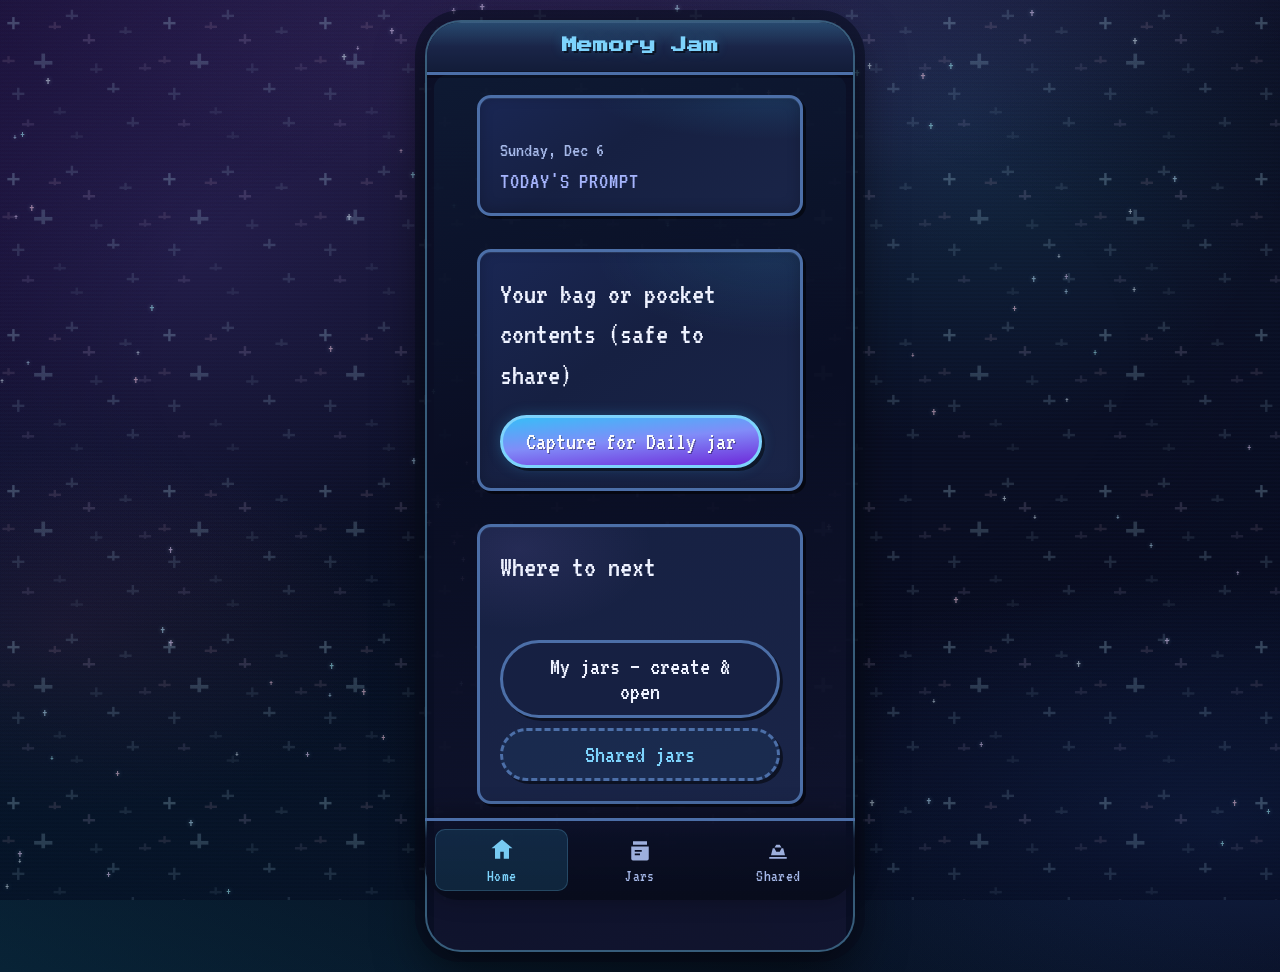
==== index.html @ b6e59c62 "ani fix" ====
<!DOCTYPE html>
<html lang="en">
  <head>
    <meta charset="utf-8" />
    <meta name="viewport" content="width=device-width, initial-scale=1, viewport-fit=cover" />
    <meta name="theme-color" content="#0a0f24" />
    <meta name="description" content="Memory Jam — pixel nightlife journal. Daily prompts, memories in jars." />
    <title>Memory Jam — Home</title>
    <link rel="preconnect" href="https://fonts.googleapis.com" />
    <link rel="preconnect" href="https://fonts.gstatic.com" crossorigin />
    <link
      href="https://fonts.googleapis.com/css2?family=Press+Start+2P&family=VT323&display=swap"
      rel="stylesheet"
    />
    <link rel="stylesheet" href="css/style.css" />
  </head>
  <body data-page="home">
    <div class="app">
      <header class="top-bar">
        <span class="top-spacer" aria-hidden="true"></span>
        <h1 class="logo">
          <a class="logo-link" href="index.html">Memory Jam</a>
        </h1>
        <span class="top-spacer" aria-hidden="true"></span>
      </header>

      <main class="main" id="main"></main>

      <footer class="app-footer" id="app-footer" hidden></footer>
    </div>

    <nav class="icon-nav" aria-label="Main pages">
      <a
        href="index.html"
        class="icon-nav__link is-active"
        data-nav="home"
        data-burst="spark"
        data-burst-count="7"
        data-burst-distance="15"
      >
        <span class="icon-nav__icon" aria-hidden="true">
          <svg width="28" height="28" viewBox="0 0 32 32" fill="none" xmlns="http://www.w3.org/2000/svg">
            <path fill="currentColor" d="M4 14h4v12h6V18h4v8h6V14h4L16 4 4 14z" />
          </svg>
        </span>
        <span class="icon-nav__label">Home</span>
      </a>
      <a href="jars.html" class="icon-nav__link" data-nav="jars" data-burst="spark" data-burst-count="7">
        <span class="icon-nav__icon" aria-hidden="true">
          <svg width="28" height="28" viewBox="0 0 32 32" fill="none" xmlns="http://www.w3.org/2000/svg">
            <path fill="currentColor" d="M8 6h16v4H8V6zm-2 6h20v14a2 2 0 01-2 2H8a2 2 0 01-2-2V12zm4 4v2h8v-2h-8zm0 4v2h6v-2h-6z" />
          </svg>
        </span>
        <span class="icon-nav__label">Jars</span>
      </a>
      <a href="shared.html" class="icon-nav__link" data-nav="shared" data-burst="heart" data-burst-count="6" data-burst-color="#e9d5ff">
        <span class="icon-nav__icon" aria-hidden="true">
          <svg width="28" height="28" viewBox="0 0 32 32" fill="none" xmlns="http://www.w3.org/2000/svg">
            <path fill="currentColor" d="M6 24h20v2H6zm2-2h16l-2-8h-2l-2 4h-4l-2-4H10l-2 8zm6-12h4l2 3h-8l2-3z" />
          </svg>
        </span>
        <span class="icon-nav__label">Shared</span>
      </a>
    </nav>

    <div class="modal" id="modal-memory" hidden role="dialog" aria-modal="true" aria-labelledby="modal-memory-title">
      <div class="modal-card pixel-border">
        <button
          type="button"
          class="modal-close"
          id="modal-memory-close"
          aria-label="Close"
          data-burst="spark"
          data-burst-count="9"
          data-burst-duration="420"
        >
          ×
        </button>
        <p class="modal-title" id="modal-memory-title">A memory floats up…</p>
        <p class="modal-memory-date" id="modal-memory-date" hidden></p>
        <img id="modal-memory-img" src="" alt="" />
        <p class="modal-caption" id="modal-memory-caption"></p>
      </div>
    </div>

    <div class="modal" id="modal-new-jar" hidden role="dialog" aria-modal="true" aria-labelledby="modal-new-jar-title">
      <div class="modal-card small pixel-border">
        <p class="modal-title" id="modal-new-jar-title">New jar</p>
        <div class="field">
          <span>Name your jar</span>
          <input type="text" id="new-jar-name" maxlength="80" placeholder="e.g. Summer 2026" autocomplete="off" />
        </div>
        <div class="modal-actions">
          <button type="button" class="btn ghost" id="new-jar-cancel" data-burst="ring" data-burst-duration="520">
            Cancel
          </button>
          <button type="button" class="btn primary" id="new-jar-save" data-burst="confetti" data-burst-count="18">
            Create
          </button>
        </div>
      </div>
    </div>

    <input type="file" id="camera-input" accept="image/*" hidden aria-hidden="true" tabindex="-1" />

    <script src="js/prompts.js"></script>
    <script src="js/app.js"></script>
  </body>
</html>
---- css/style.css ----
/* Memory Jam — cute pixel nightlife */
:root {
  --bg-deep: #0a0f24;
  --bg: #121c3a;
  --bg-panel: #1a2548;
  --bg-card-inner: #162042;
  --border: #4c6fa8;
  --border-soft: #3d5a8a;
  --accent: #7dd3fc;
  --accent-soft: #a5b4fc;
  --accent-pink: #f472b6;
  --accent-glow: rgba(125, 211, 252, 0.14);
  --text: #eef2ff;
  --text-dim: #a5b8e8;
  --cream: #e0f2fe;
  --btn-primary-top: #38bdf8;
  --btn-primary-mid: #818cf8;
  --btn-primary-deep: #6d28d9;
  --shadow: rgba(0, 0, 0, 0.5);
  --shadow-soft: rgba(0, 0, 0, 0.28);
  --shadow-glow: rgba(56, 189, 248, 0.22);
  --pixel: 3px;
  --radius: 14px;
  --radius-btn: 999px;
  --radius-sm: 10px;
}

*,
*::before,
*::after {
  box-sizing: border-box;
}

html {
  font-size: 20px;
}

body {
  margin: 0;
  min-height: 100dvh;
  font-family: "VT323", monospace;
  position: relative;
  isolation: isolate;
  background: var(--bg-deep);
  background-image:
    linear-gradient(155deg, rgba(88, 28, 135, 0.35) 0%, transparent 45%),
    linear-gradient(25deg, rgba(14, 116, 144, 0.25) 0%, transparent 40%),
    radial-gradient(ellipse 120% 70% at 50% -15%, rgba(167, 139, 250, 0.2) 0%, transparent 50%),
    radial-gradient(ellipse 85% 55% at 95% 85%, rgba(59, 130, 246, 0.18) 0%, transparent 48%),
    radial-gradient(ellipse 60% 45% at 5% 65%, rgba(236, 72, 153, 0.1) 0%, transparent 42%),
    radial-gradient(circle at 75% 12%, rgba(56, 189, 248, 0.12) 0%, transparent 26%),
    radial-gradient(circle at 15% 25%, rgba(129, 140, 248, 0.1) 0%, transparent 30%),
    linear-gradient(185deg, #0f172a 0%, var(--bg-deep) 35%, #060818 100%);
  color: var(--text);
  -webkit-font-smoothing: antialiased;
}

/* Light pixel clouds + vignette + scanlines */
body::before {
  content: "";
  position: fixed;
  inset: 0;
  z-index: -2;
  pointer-events: none;
  background:
    radial-gradient(ellipse 100% 75% at 50% 40%, transparent 38%, rgba(4, 8, 28, 0.56) 100%),
    url("clouds-bg.svg") repeat 0 0 / 420px 240px,
    repeating-linear-gradient(
      0deg,
      transparent,
      transparent 2px,
      rgba(100, 150, 255, 0.02) 2px,
      rgba(100, 150, 255, 0.02) 4px
    );
}

/* Pixel + star tile — static; individual motion lives in #star-field */
body::after {
  content: "";
  position: fixed;
  inset: 0;
  z-index: -2;
  pointer-events: none;
  opacity: 0.26;
  background-image: url("stars-bg.svg");
  background-size: 156px 156px;
}

/* JS fills this with spans — each star breathes on its own */
.star-field {
  position: fixed;
  inset: 0;
  z-index: -1;
  pointer-events: none;
  overflow: hidden;
}

.star-field__star {
  position: absolute;
  font-family: "VT323", monospace;
  font-size: var(--star-size, 12px);
  line-height: 1;
  color: var(--star-color, #bae6fd);
  transform: translate(-50%, -50%) scale(1);
  opacity: 0.55;
  text-shadow: 0 0 5px rgba(186, 230, 253, 0.55);
  animation: star-breathe var(--star-dur, 5s) ease-in-out infinite;
  animation-delay: var(--star-delay, 0s);
  will-change: transform, opacity;
}

@keyframes star-breathe {
  0%,
  100% {
    transform: translate(-50%, -50%) scale(0.78);
    opacity: 0.28;
  }
  50% {
    transform: translate(-50%, -50%) scale(1.22);
    opacity: 0.92;
  }
}

.app {
  width: 100%;
  max-width: none;
  margin: 0 auto;
  min-height: 100svh;
  display: flex;
  flex-direction: column;
  position: relative;
  z-index: 1;
}

.app > .app-footer {
  margin-top: auto;
}

.top-bar {
  display: flex;
  align-items: center;
  justify-content: space-between;
  padding: calc(0.6rem + env(safe-area-inset-top, 0px)) 1rem 0.75rem;
  border-bottom: var(--pixel) solid var(--border);
  background:
    linear-gradient(180deg, rgba(125, 211, 252, 0.1) 0%, transparent 50%),
    linear-gradient(180deg, #1e3a5f 0%, var(--bg-panel) 50%, #121c38 100%);
  box-shadow:
    0 var(--pixel) 0 var(--shadow-soft),
    inset 0 1px 0 rgba(186, 230, 253, 0.12),
    inset 0 -1px 0 rgba(0, 0, 0, 0.25);
}

.logo {
  font-family: "Press Start 2P", monospace;
  font-size: 0.78rem;
  line-height: 1.45;
  margin: 0;
  color: var(--accent);
  text-shadow:
    2px 2px 0 var(--shadow),
    0 0 12px var(--shadow-glow);
  letter-spacing: -0.02em;
}

.logo-link {
  color: inherit;
  text-decoration: none;
}

.btn-icon {
  font-family: inherit;
  font-size: 1.5rem;
  line-height: 1;
  width: 2.5rem;
  height: 2.5rem;
  padding: 0;
  border: var(--pixel) solid var(--border);
  border-radius: var(--radius-sm);
  background: linear-gradient(165deg, #243354 0%, var(--bg-card-inner) 100%);
  color: var(--accent);
  cursor: pointer;
  image-rendering: pixelated;
  box-shadow: 0 2px 0 rgba(0, 0, 0, 0.25);
}

.btn-icon:active {
  transform: translate(1px, 1px);
}

.top-spacer {
  width: 2.5rem;
}

.drawer-scrim {
  position: fixed;
  inset: 0;
  background: rgba(6, 10, 30, 0.62);
  z-index: 40;
}

.drawer-scrim[hidden] {
  display: none;
}

.drawer {
  position: fixed;
  top: 0;
  left: 0;
  width: 12rem;
  height: 100%;
  background:
    radial-gradient(ellipse 100% 45% at 0% 0%, rgba(167, 139, 250, 0.14) 0%, transparent 55%),
    linear-gradient(180deg, #141e42 0%, var(--bg-card-inner) 40%, var(--bg-panel) 100%);
  border-right: var(--pixel) solid var(--border);
  z-index: 50;
  padding: 3rem 1rem 1rem;
  flex-direction: column;
  gap: 0.75rem;
  box-shadow: var(--pixel) 0 0 var(--shadow);
}

/* [hidden] must win: display:flex on .drawer overrides the hidden attribute otherwise */
.drawer[hidden] {
  display: none;
}

.drawer:not([hidden]) {
  display: flex;
}

.drawer-close {
  position: absolute;
  top: 0.5rem;
  right: 0.5rem;
  font-size: 1.5rem;
  background: none;
  border: none;
  color: var(--text);
  cursor: pointer;
}

.nav-link {
  font-size: 1.35rem;
  color: var(--accent-soft);
  text-decoration: none;
  padding: 0.4rem 0.5rem;
  border-radius: var(--radius-sm);
  border-bottom: 2px dashed var(--border-soft);
}

.nav-link:hover {
  color: var(--cream);
  background: rgba(125, 211, 252, 0.08);
}

.main {
  flex: 1;
  width: 100%;
  max-width: min(72rem, 100%);
  margin: 0 auto;
  padding: 1rem clamp(1rem, 4vw, 2.5rem);
  padding-bottom: calc(5.25rem + env(safe-area-inset-bottom, 0px));
  position: relative;
}

/* Bottom icon navigation */
.icon-nav {
  position: fixed;
  bottom: 0;
  left: 0;
  right: 0;
  z-index: 50;
  display: flex;
  justify-content: space-around;
  align-items: stretch;
  gap: 0.25rem;
  padding: 0.4rem 0.5rem calc(0.45rem + env(safe-area-inset-bottom, 0px));
  background: linear-gradient(180deg, transparent 0%, rgba(10, 15, 36, 0.88) 22%, #080c1c 100%);
  border-top: var(--pixel) solid var(--border);
  box-shadow: 0 -4px 24px rgba(0, 0, 0, 0.35);
}

.icon-nav__link {
  flex: 1;
  max-width: 8rem;
  display: flex;
  flex-direction: column;
  align-items: center;
  justify-content: center;
  gap: 0.15rem;
  padding: 0.35rem 0.5rem;
  color: var(--text-dim);
  text-decoration: none;
  font-size: 0.85rem;
  border-radius: var(--radius-sm);
  transition: color 0.12s ease, background 0.12s ease, transform 0.12s ease;
}

.icon-nav__link:active {
  animation: btn-tap-pop 0.28s ease;
}

.icon-nav__link:hover {
  color: var(--cream);
  background: rgba(125, 211, 252, 0.08);
}

.icon-nav__link.is-active {
  color: var(--accent);
  background: rgba(56, 189, 248, 0.14);
  box-shadow: inset 0 0 0 1px rgba(125, 211, 252, 0.2);
}

.icon-nav__icon {
  display: flex;
  align-items: center;
  justify-content: center;
  opacity: 0.95;
}

.icon-nav__label {
  font-family: "VT323", monospace;
  letter-spacing: 0.02em;
}

/* Home: two columns on wide viewports */
.home-grid {
  display: flex;
  flex-direction: column;
  gap: 1rem;
}

.home-grid--compact {
  gap: 0.65rem;
}

.home-prompt-label {
  margin: 0;
  font-size: 1.15rem;
  color: var(--accent-soft);
  letter-spacing: 0.04em;
  text-transform: uppercase;
}

.prompt-box--tight {
  min-height: 0;
  margin: 0;
}

.jar-hint--left {
  text-align: left;
}

.shared-grid {
  display: grid;
  gap: 0.9rem;
}

.shared-card {
  border-style: dashed;
  padding: 0.95rem 0.85rem;
  min-height: 0;
}

.shared-profile {
  display: flex;
  align-items: center;
  gap: 0.45rem;
  margin: 0 0 0.45rem;
  color: var(--text-dim);
}

.shared-profile strong {
  color: var(--cream);
}

.shared-avatar {
  width: 1.6rem;
  height: 1.6rem;
  display: inline-flex;
  align-items: center;
  justify-content: center;
  border-radius: 999px;
  background: rgba(125, 211, 252, 0.12);
  border: 1px solid var(--border-soft);
}

.shared-avatar--letter {
  font-size: 0.95rem;
  font-weight: bold;
  color: var(--accent);
  flex-shrink: 0;
}

.shared-profile-text {
  display: flex;
  flex-direction: column;
  gap: 0.1rem;
  min-width: 0;
}

.shared-handle {
  font-size: 0.95rem;
  color: var(--text-dim);
  word-break: break-word;
}

.shared-jar-title {
  margin: 0 0 0.35rem;
  font-size: 1.25rem;
  line-height: 1.25;
  color: var(--cream);
  word-break: break-word;
}

.shared-card .jar-meta {
  margin-top: 0;
  margin-bottom: 0.35rem;
}

@media (min-width: 768px) {
  .shared-grid {
    grid-template-columns: repeat(2, minmax(0, 1fr));
  }
}

/* Soft cyan / violet wash behind content */
.main::before {
  content: "";
  position: absolute;
  left: 0.35rem;
  right: 0.35rem;
  top: 0;
  bottom: 0;
  border-radius: var(--radius);
  background: linear-gradient(
    165deg,
    rgba(56, 189, 248, 0.06) 0%,
    transparent 40%,
    rgba(167, 139, 250, 0.05) 100%
  );
  pointer-events: none;
  z-index: -1;
}

/* Home & cozy blocks */
.home-hero {
  text-align: center;
  padding: 0.25rem 0.25rem 1rem;
  margin-bottom: 0.25rem;
}

.home-hero-kicker {
  font-size: 1.5rem;
  line-height: 1.2;
  margin: 0 0 0.35rem;
  color: var(--cream);
  text-shadow:
    2px 2px 0 var(--shadow),
    0 0 18px rgba(125, 211, 252, 0.25);
  letter-spacing: 0.02em;
}

.home-hero-tagline,
.cozy-pill {
  display: none;
}

.home-stats {
  display: flex;
  justify-content: center;
  gap: 1rem;
  flex-wrap: wrap;
  margin-top: 0.75rem;
}

.home-stat {
  font-size: 1.05rem;
  color: var(--text-dim);
}

.home-stat strong {
  color: var(--accent-soft);
  font-weight: normal;
}

.prompt-card {
  position: relative;
  background:
    radial-gradient(ellipse 120% 80% at 90% 0%, rgba(56, 189, 248, 0.12) 0%, transparent 45%),
    linear-gradient(145deg, #1a2754 0%, var(--bg-card-inner) 42%, var(--bg-panel) 100%);
  border: var(--pixel) solid var(--border);
  padding: 1.1rem 1rem 1rem;
  margin-bottom: 1rem;
  border-radius: var(--radius);
  box-shadow:
    var(--pixel) var(--pixel) 0 var(--shadow),
    inset 0 1px 0 rgba(186, 230, 253, 0.1),
    inset 0 -2px 14px rgba(0, 0, 0, 0.2);
}

.quick-links {
  display: flex;
  flex-direction: column;
  gap: 0.5rem;
}

.quick-links .btn {
  text-align: center;
  text-decoration: none;
  display: block;
  box-shadow: var(--pixel) var(--pixel) 0 var(--shadow);
  border-radius: var(--radius-btn);
}

.quick-links .btn.secondary {
  background: var(--bg-card-inner);
}

.app-footer {
  text-align: center;
  padding: 0.5rem 1rem 1.25rem;
  font-size: 0.95rem;
  color: var(--text-dim);
  opacity: 0.85;
  line-height: 1.4;
}

.screen-title {
  font-family: "Press Start 2P", monospace;
  font-size: 0.55rem;
  color: var(--accent-soft);
  margin: 0 0 1rem;
  line-height: 1.6;
}

.card code {
  font-size: 1.05rem;
  padding: 0.12rem 0.4rem;
  border-radius: 6px;
  background: var(--bg-deep);
  border: 1px solid var(--border-soft);
}

.card {
  background:
    radial-gradient(ellipse 100% 70% at 12% 8%, rgba(167, 139, 250, 0.1) 0%, transparent 42%),
    linear-gradient(160deg, var(--bg-card-inner) 0%, var(--bg-panel) 100%);
  border: var(--pixel) solid var(--border);
  padding: 1rem;
  margin-bottom: 1rem;
  border-radius: var(--radius);
  box-shadow:
    var(--pixel) var(--pixel) 0 var(--shadow),
    inset 0 1px 0 rgba(186, 230, 253, 0.06);
}

.prompt-box {
  font-size: 1.5rem;
  line-height: 1.35;
  color: var(--text);
  min-height: 4rem;
}

.prompt-date {
  font-size: 1rem;
  color: var(--text-dim);
  margin-bottom: 0.5rem;
}

.btn {
  font-family: "VT323", monospace;
  font-size: 1.25rem;
  padding: 0.55rem 1.15rem;
  border: var(--pixel) solid var(--border);
  border-radius: var(--radius-btn);
  cursor: pointer;
  image-rendering: pixelated;
  transition: transform 0.12s ease, box-shadow 0.12s ease, filter 0.12s ease;
}

.btn-block {
  width: 100%;
  text-align: center;
  display: block;
  box-sizing: border-box;
}

.btn-row--stack {
  flex-direction: column;
  align-items: stretch;
}

@keyframes btn-tap-pop {
  0% {
    transform: scale(1);
    filter: brightness(1);
  }
  40% {
    transform: scale(0.94);
    filter: brightness(1.12);
  }
  100% {
    transform: scale(1);
    filter: brightness(1);
  }
}

.btn:not(:disabled):active,
.modal-close:active,
.modal-actions .btn:active {
  animation: btn-tap-pop 0.28s ease;
}

.btn.primary {
  background: linear-gradient(
    175deg,
    var(--btn-primary-top) 0%,
    var(--btn-primary-mid) 48%,
    var(--btn-primary-deep) 100%
  );
  color: #f8fafc;
  border-color: #7dd3fc;
  text-shadow: 1px 1px 0 rgba(0, 0, 0, 0.35);
  box-shadow:
    var(--pixel) var(--pixel) 0 var(--shadow),
    0 0 14px rgba(56, 189, 248, 0.25);
}

.btn.primary:active {
  box-shadow: 0 0 10px rgba(56, 189, 248, 0.28);
}

.btn.secondary {
  background: linear-gradient(165deg, #243054 0%, var(--bg-panel) 100%);
  color: var(--text);
  border-radius: var(--radius-btn);
}

.btn.ghost {
  background: rgba(30, 58, 95, 0.35);
  color: var(--accent);
  border-style: dashed;
  border-radius: var(--radius-btn);
}

.btn-row {
  display: flex;
  flex-wrap: wrap;
  gap: 0.5rem;
  margin-top: 1rem;
}

.jar-preview-wrap {
  display: flex;
  justify-content: center;
  padding: 1rem 0;
}

.jar-preview-wrap.shaking .jar-svg {
  animation: jar-shake 0.55s ease-in-out;
}

@media (prefers-reduced-motion: reduce) {
  body::after {
    opacity: 0.26;
    background-size: 156px 156px;
  }

  .star-field__star {
    animation: none;
    opacity: 0.42;
    transform: translate(-50%, -50%) scale(1);
  }

  .btn:not(:disabled):active,
  .modal-close:active,
  .modal-actions .btn:active,
  .icon-nav__link:active {
    animation: none;
  }

  .jar-preview-wrap.shaking .jar-svg {
    animation: none;
  }

  .toast {
    animation: none;
  }
}

@keyframes jar-shake {
  0%,
  100% {
    transform: translate(0, 0) rotate(0deg);
  }
  15% {
    transform: translate(-6px, 2px) rotate(-4deg);
  }
  30% {
    transform: translate(8px, -3px) rotate(5deg);
  }
  45% {
    transform: translate(-5px, 4px) rotate(-3deg);
  }
  60% {
    transform: translate(6px, -2px) rotate(4deg);
  }
  75% {
    transform: translate(-4px, 1px) rotate(-2deg);
  }
}

.jar-svg {
  width: 200px;
  height: 230px;
  filter:
    drop-shadow(4px 6px 0 var(--shadow))
    drop-shadow(0 0 14px rgba(56, 189, 248, 0.22));
}

.jar-hint {
  text-align: center;
  font-size: 1.18rem;
  color: #c4d5ff;
  margin-top: 0.5rem;
}

/* Desktop: present as iPhone-style app shell */
@media (min-width: 900px) {
  body {
    display: flex;
    justify-content: center;
    align-items: flex-start;
    padding: 1rem 0;
  }

  .app {
    width: 430px;
    min-height: 932px;
    border-radius: 36px;
    overflow: hidden;
    border: 2px solid rgba(125, 211, 252, 0.4);
    box-shadow:
      0 20px 48px rgba(0, 0, 0, 0.55),
      0 0 0 10px rgba(10, 15, 36, 0.6);
    background: rgba(10, 15, 36, 0.92);
  }

  .top-bar {
    border-radius: 0;
  }

  .main {
    max-width: 430px;
  }

  .icon-nav {
    left: 50%;
    right: auto;
    width: 430px;
    transform: translateX(-50%);
    border-radius: 0 0 34px 34px;
  }
}

.main a {
  color: var(--accent);
  text-decoration: underline;
  text-decoration-style: dashed;
  text-underline-offset: 0.15em;
}

.main a:hover {
  color: var(--cream);
}

.jar-list {
  list-style: none;
  padding: 0;
  margin: 0;
}

.jar-list li {
  margin-bottom: 0.75rem;
}

@media (min-width: 640px) {
  .jar-list {
    display: grid;
    grid-template-columns: repeat(2, minmax(0, 1fr));
    gap: 0.75rem;
  }

  .jar-list li {
    margin-bottom: 0;
  }
}

@media (min-width: 960px) {
  .jar-list {
    grid-template-columns: repeat(3, minmax(0, 1fr));
  }

  .shared-grid {
    grid-template-columns: repeat(3, minmax(0, 1fr));
  }
}

/* iPhone 14 Pro Max friendly sizing (430 x 932 CSS px) */
@media (max-width: 460px) {
  html {
    font-size: 20px;
  }

  .main {
    max-width: 430px;
    padding-left: 0.65rem;
    padding-right: 0.65rem;
    padding-top: 0.65rem;
    padding-bottom: calc(5.5rem + env(safe-area-inset-bottom, 0px));
  }

  .home-grid--compact {
    gap: 0.55rem;
  }

  .icon-nav__label {
    font-size: 0.8rem;
  }

  .jar-svg {
    width: 178px;
    height: 205px;
  }

  .jar-list {
    display: block;
  }

  .jar-list li {
    margin-bottom: 0.65rem;
  }

  .shared-grid {
    display: flex;
    flex-direction: column;
    gap: 0.65rem;
  }

  .screen-title {
    font-size: 0.5rem;
    margin-bottom: 0.65rem;
  }
}

.jar-list a {
  display: block;
  padding: 1rem 1rem;
  min-height: 4.5rem;
  background: linear-gradient(165deg, #243054 0%, var(--bg-panel) 100%);
  border: var(--pixel) solid var(--border);
  border-radius: var(--radius);
  color: var(--text);
  text-decoration: none;
  font-size: 1.18rem;
  line-height: 1.25;
  word-break: break-word;
  box-shadow: var(--pixel) var(--pixel) 0 var(--shadow);
}

.jar-list a:active {
  animation: btn-tap-pop 0.28s ease;
  box-shadow: none;
}

.jar-meta {
  font-size: 0.92rem;
  color: var(--text-dim);
  margin-top: 0.35rem;
  line-height: 1.2;
}

.empty-state {
  text-align: center;
  color: var(--text-dim);
  font-size: 1.2rem;
  padding: 2rem 1rem;
}

.modal {
  position: fixed;
  inset: 0;
  z-index: 100;
  align-items: center;
  justify-content: center;
  padding: 1rem;
  background: rgba(6, 10, 32, 0.82);
  backdrop-filter: blur(4px);
}

/* Critical: .modal { display:flex } was overriding HTML hidden — modals stayed visible */
.modal[hidden] {
  display: none;
}

.modal:not([hidden]) {
  display: flex;
}

.pixel-border {
  border: var(--pixel) solid var(--border);
  border-radius: var(--radius);
  box-shadow:
    var(--pixel) var(--pixel) 0 var(--shadow),
    0 0 24px rgba(56, 189, 248, 0.08);
}

.modal-card {
  position: relative;
  background: linear-gradient(
    165deg,
    #1a2548 0%,
    var(--bg-card-inner) 40%,
    var(--bg-panel) 100%
  );
  max-width: 100%;
  width: 22rem;
  padding: 1rem;
  border-radius: var(--radius);
  box-shadow:
    var(--pixel) var(--pixel) 0 var(--shadow),
    inset 0 1px 0 rgba(186, 230, 253, 0.08),
    0 0 32px rgba(99, 102, 241, 0.12);
}

.modal-card.small {
  width: 18rem;
}

.modal-title {
  font-family: "Press Start 2P", monospace;
  font-size: 0.55rem;
  color: var(--accent);
  margin: 0 0 1rem;
}

.modal-close {
  position: absolute;
  top: 0.35rem;
  right: 0.35rem;
  width: 2rem;
  height: 2rem;
  font-size: 1.25rem;
  line-height: 1;
  border: none;
  background: transparent;
  color: var(--text);
  cursor: pointer;
}

.modal-label {
  font-size: 1rem;
  color: var(--text-dim);
  margin: 0 0 0.5rem;
}

.modal-memory-date {
  font-size: 1rem;
  color: var(--accent);
  margin: 0 0 0.35rem;
}

#modal-memory-img {
  width: 100%;
  max-height: 50dvh;
  object-fit: contain;
  image-rendering: pixelated;
  image-rendering: crisp-edges;
  border: 2px solid var(--border);
  border-radius: var(--radius-sm);
}

.modal-caption {
  margin: 0.5rem 0 0;
  font-size: 1.2rem;
}

.field {
  display: flex;
  flex-direction: column;
  gap: 0.35rem;
  margin-bottom: 1rem;
}

.field span {
  font-size: 1.1rem;
  color: var(--text-dim);
}

.field input {
  font-family: inherit;
  font-size: 1.25rem;
  padding: 0.5rem 0.65rem;
  border: 2px solid var(--border);
  border-radius: var(--radius-sm);
  background: var(--bg-deep);
  color: var(--text);
}

.modal-actions {
  display: flex;
  gap: 0.5rem;
  justify-content: flex-end;
}

.thumb-grid {
  display: grid;
  grid-template-columns: repeat(3, 1fr);
  gap: 0.5rem;
  margin-top: 1rem;
}

.thumb-grid img {
  width: 100%;
  aspect-ratio: 1;
  object-fit: cover;
  border: 2px solid var(--border);
  border-radius: var(--radius-sm);
  image-rendering: pixelated;
}

.share-box {
  margin-top: 1rem;
  padding: 0.75rem;
  background: var(--bg-deep);
  border: 2px dashed var(--border);
  border-radius: var(--radius-sm);
  font-size: 1rem;
  word-break: break-all;
  max-height: 6rem;
  overflow: auto;
}

.toast {
  position: fixed;
  bottom: calc(4.75rem + env(safe-area-inset-bottom, 0px));
  left: 50%;
  transform: translateX(-50%);
  z-index: 200;
  background: linear-gradient(165deg, #1e3a5f 0%, var(--bg-panel) 100%);
  border: var(--pixel) solid var(--accent);
  border-radius: var(--radius-btn);
  padding: 0.6rem 1.1rem;
  font-size: 1.15rem;
  box-shadow:
    var(--pixel) var(--pixel) 0 var(--shadow),
    0 0 16px rgba(56, 189, 248, 0.2);
  animation: toast-in 0.25s ease;
}

@keyframes toast-in {
  from {
    opacity: 0;
    transform: translateX(-50%) translateY(8px);
  }
  to {
    opacity: 1;
    transform: translateX(-50%) translateY(0);
  }
}

@media (min-width: 400px) {
  html {
    font-size: 20px;
  }
}

/*
 * Click burst FX — default on buttons / .btn / nav tabs.
 * Per control: data-burst="plus|spark|ring|confetti|heart|none"
 * Optional: data-burst-count, data-burst-distance, data-burst-duration (ms),
 * data-burst-char (plus/heart only), or CSS --burst-color on the button.
 */
.burst-particle {
  position: fixed;
  z-index: 900;
  left: 0;
  top: 0;
  pointer-events: none;
  transform: translate(-50%, -50%);
  opacity: 1;
}

.burst-particle--plus,
.burst-particle--heart {
  font-family: "VT323", monospace;
  font-size: var(--burst-font-size, 13px);
  line-height: 1;
  color: var(--burst-color, #e0f2fe);
  text-shadow:
    0 0 4px #7dd3fc,
    0 0 10px rgba(167, 139, 250, 0.55);
}

.burst-particle--spark {
  width: 7px;
  height: 7px;
  border-radius: 50%;
  background: radial-gradient(circle at 30% 30%, #fff 0%, transparent 45%),
    var(--burst-color, #7dd3fc);
  box-shadow: 0 0 8px var(--burst-color, rgba(125, 211, 252, 0.95));
}

.burst-particle--confetti {
  width: 6px;
  height: 9px;
  border-radius: 1px;
  background: var(--burst-color, #f472b6);
  box-shadow: 0 0 4px rgba(255, 255, 255, 0.35);
}

.burst-particle--out {
  transition:
    transform var(--burst-dur, 0.5s) cubic-bezier(0.12, 0.9, 0.2, 1),
    opacity var(--burst-dur, 0.5s) ease-out;
  transform: translate(calc(-50% + var(--burst-dx)), calc(-50% + var(--burst-dy)))
    rotate(var(--burst-rot, 0deg)) scale(var(--burst-end-scale, 0.12));
  opacity: 0;
}

.burst-ring {
  position: fixed;
  z-index: 899;
  left: var(--burst-cx, 50%);
  top: var(--burst-cy, 50%);
  width: 12px;
  height: 12px;
  margin-left: -6px;
  margin-top: -6px;
  border: 2px solid var(--burst-color, rgba(125, 211, 252, 0.9));
  border-radius: 50%;
  pointer-events: none;
  transform: scale(0.35);
  opacity: 0.92;
  box-shadow: 0 0 10px rgba(125, 211, 252, 0.35);
}

.burst-ring--out {
  transition:
    transform var(--burst-dur, 0.52s) ease-out,
    opacity var(--burst-dur, 0.52s) ease-out;
  transform: scale(5.5);
  opacity: 0;
}
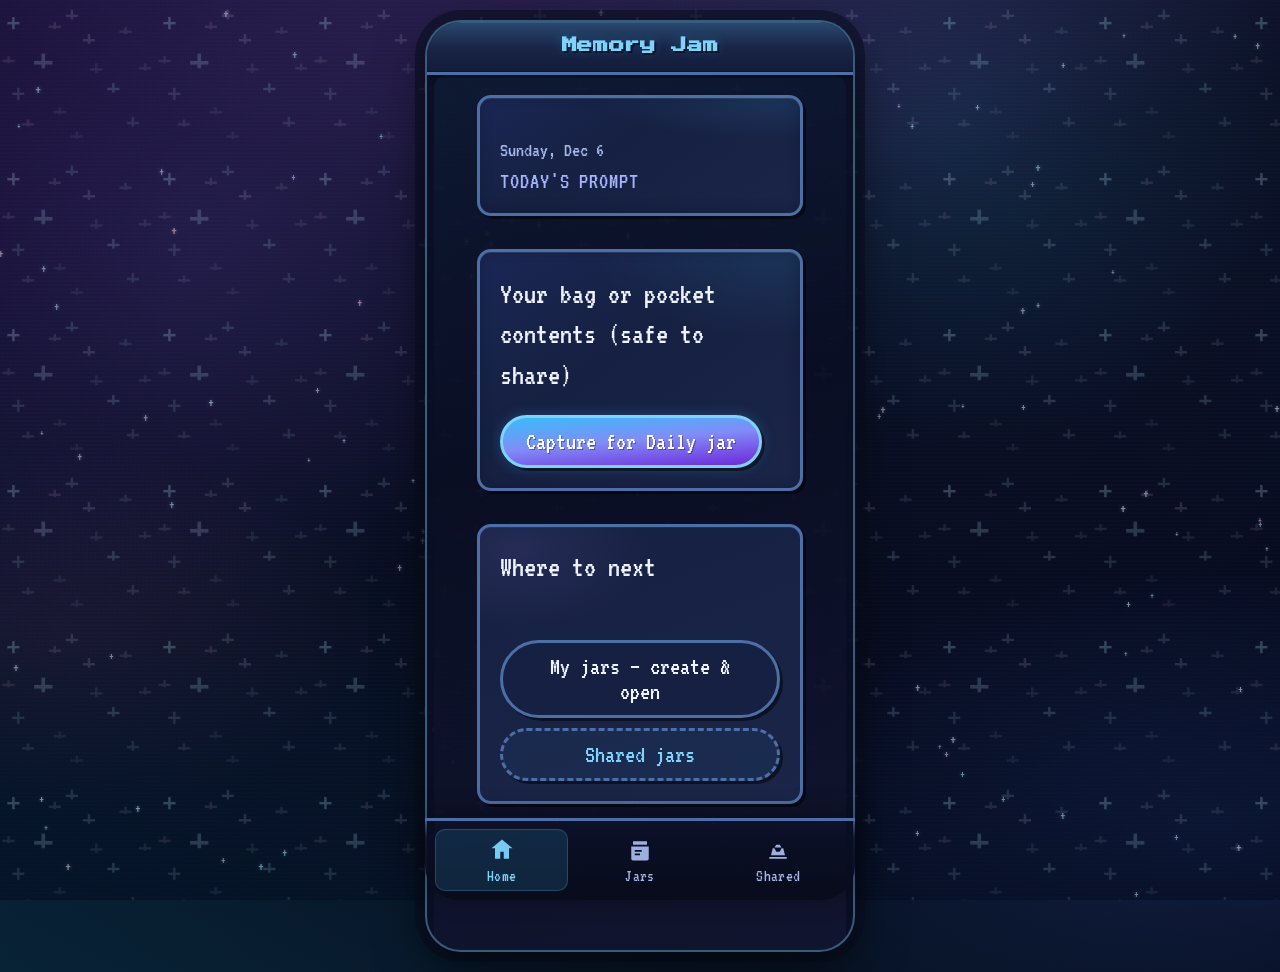
==== commit 0a640fed: "morre fixxe" ====
--- a/index.html
+++ b/index.html
@@ -101,7 +101,7 @@
       </div>
     </div>
 
-    <input type="file" id="camera-input" accept="image/*" hidden aria-hidden="true" tabindex="-1" />
+    <input type="file" id="camera-input" accept="image/*" capture="environment" hidden aria-hidden="true" tabindex="-1" />
 
     <script src="js/prompts.js"></script>
     <script src="js/app.js"></script>
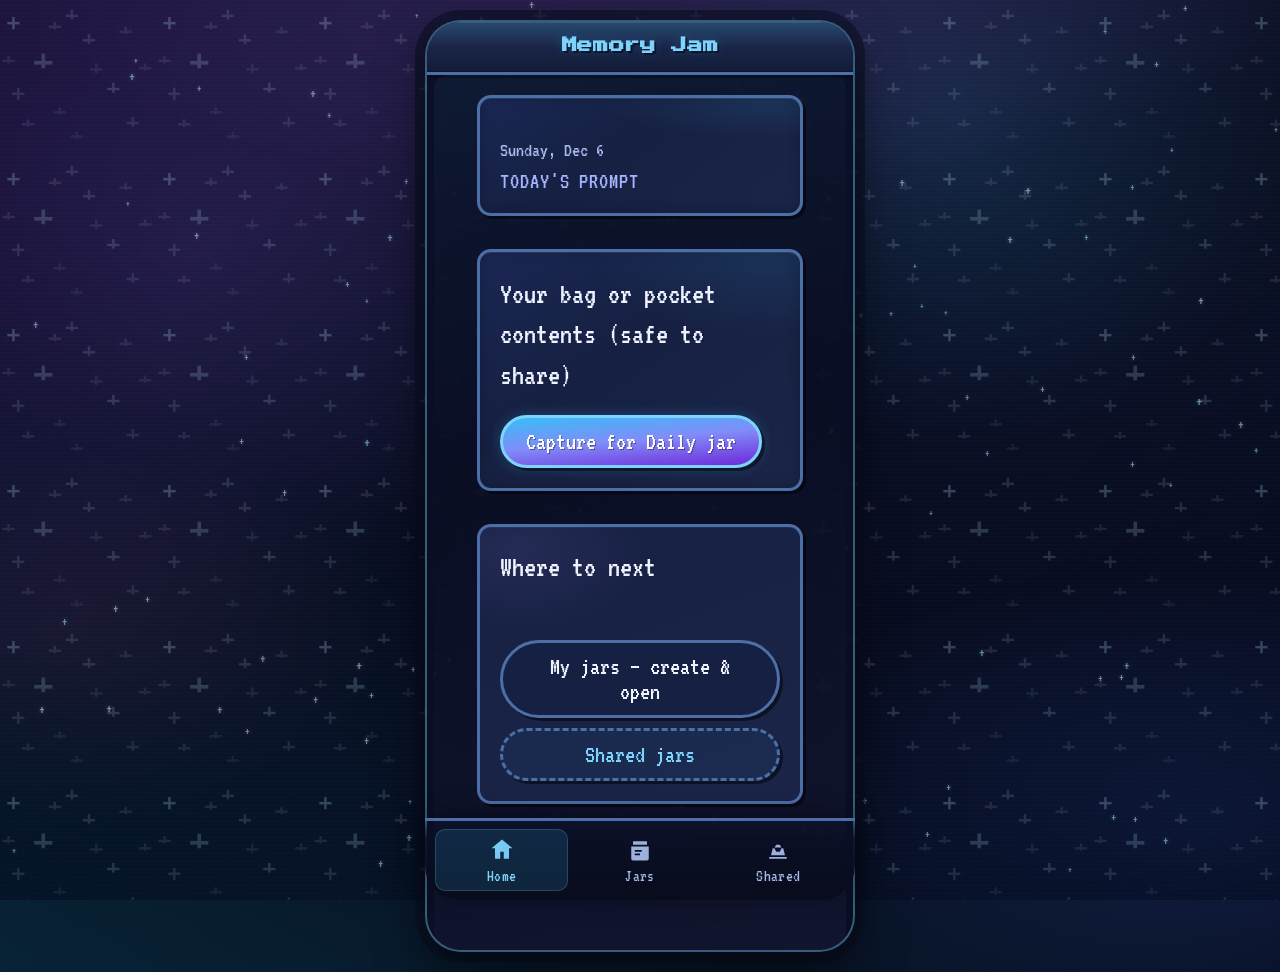
==== commit 5712f767: "icon" ====
--- a/index.html
+++ b/index.html
@@ -5,7 +5,13 @@
     <meta name="viewport" content="width=device-width, initial-scale=1, viewport-fit=cover" />
     <meta name="theme-color" content="#0a0f24" />
     <meta name="description" content="Memory Jam — pixel nightlife journal. Daily prompts, memories in jars." />
+    <meta name="apple-mobile-web-app-capable" content="yes" />
+    <meta name="apple-mobile-web-app-status-bar-style" content="black-translucent" />
+    <meta name="apple-mobile-web-app-title" content="Memory Jam" />
     <title>Memory Jam — Home</title>
+    <link rel="manifest" href="site.webmanifest" />
+    <link rel="icon" href="icons/icon-192.png" type="image/png" />
+    <link rel="apple-touch-icon" sizes="180x180" href="icons/apple-touch-icon.png" />
     <link rel="preconnect" href="https://fonts.googleapis.com" />
     <link rel="preconnect" href="https://fonts.gstatic.com" crossorigin />
     <link
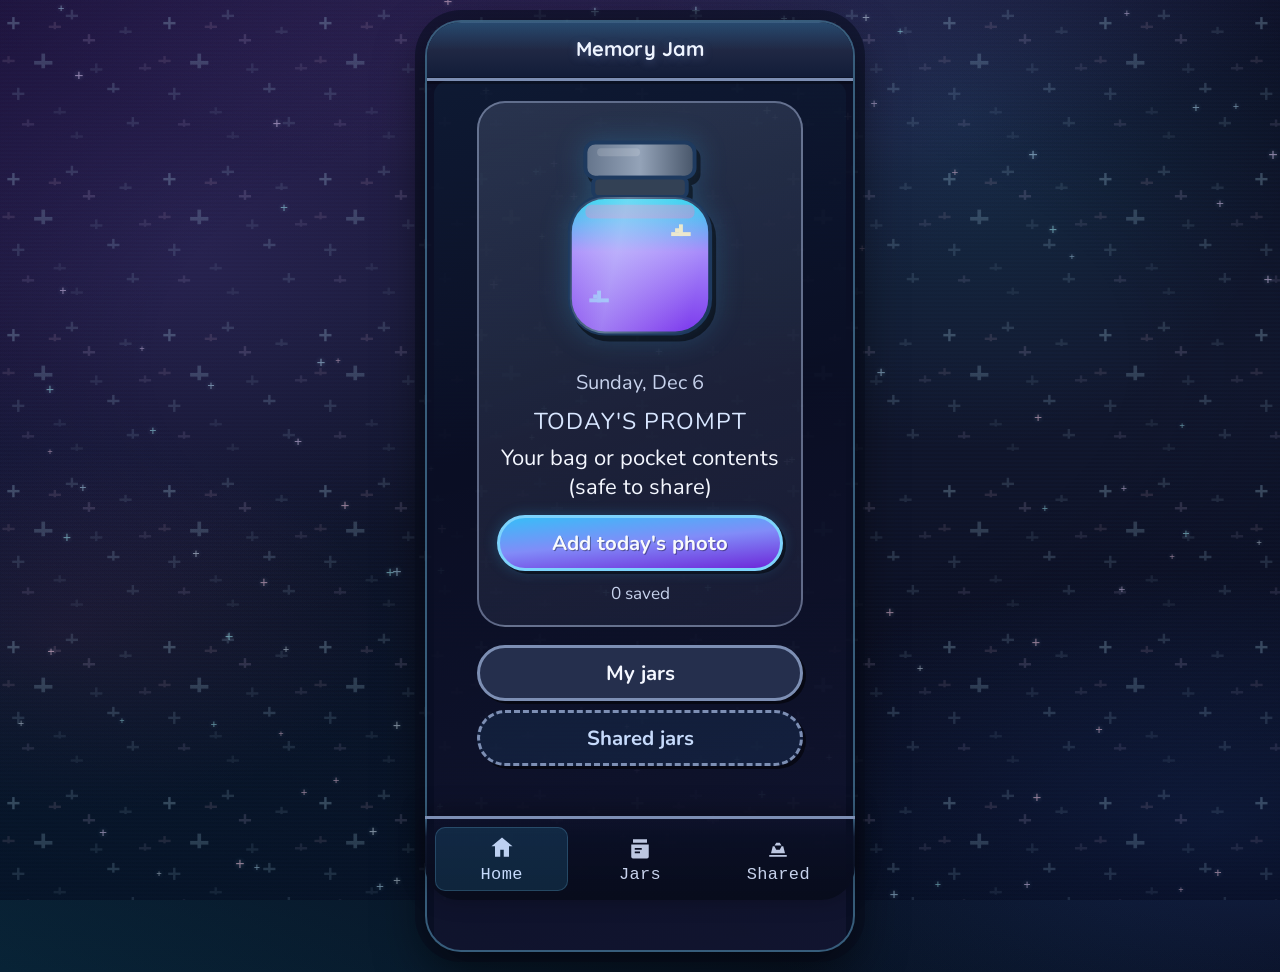
==== commit 53acc906: "change" ====
--- a/index.html
+++ b/index.html
@@ -15,7 +15,7 @@
     <link rel="preconnect" href="https://fonts.googleapis.com" />
     <link rel="preconnect" href="https://fonts.gstatic.com" crossorigin />
     <link
-      href="https://fonts.googleapis.com/css2?family=Press+Start+2P&family=VT323&display=swap"
+      href="https://fonts.googleapis.com/css2?family=Nunito:wght@400;600;700;800&family=Quicksand:wght@500;700&display=swap"
       rel="stylesheet"
     />
     <link rel="stylesheet" href="css/style.css" />
--- a/css/style.css
+++ b/css/style.css
@@ -1154,3 +1154,225 @@
   transform: scale(5.5);
   opacity: 0;
 }
+
+/* Softer jar-focused redesign */
+:root {
+  --bg-deep: #11172d;
+  --bg-panel: #202844;
+  --bg-card-inner: #252f4d;
+  --border: #7d8fb4;
+  --accent: #c6dafb;
+  --accent-soft: #d8e6ff;
+  --text: #f4f7ff;
+  --text-dim: #c7d2ec;
+}
+
+body {
+  font-family: "Nunito", "Avenir Next", "Segoe UI", sans-serif;
+}
+
+.logo,
+.screen-title {
+  font-family: "Quicksand", "Nunito", "Segoe UI", sans-serif;
+  letter-spacing: 0.01em;
+  text-transform: none;
+}
+
+.logo {
+  font-size: 1rem;
+  font-weight: 700;
+  color: #eef4ff;
+  text-shadow: 0 2px 10px rgba(120, 153, 222, 0.35);
+}
+
+.screen-title {
+  font-size: 1.15rem;
+  line-height: 1.25;
+  margin-bottom: 0.8rem;
+}
+
+.btn {
+  font-family: "Nunito", "Segoe UI", sans-serif;
+  font-size: 1.02rem;
+  font-weight: 700;
+}
+
+.hero-jar {
+  position: relative;
+  background: linear-gradient(160deg, rgba(196, 211, 245, 0.15), rgba(156, 172, 220, 0.08));
+  border: 2px solid rgba(182, 198, 232, 0.45);
+  border-radius: 28px;
+  padding: 0.9rem 0.9rem 1rem;
+  margin-bottom: 0.9rem;
+}
+
+.hero-jar__art {
+  display: flex;
+  justify-content: center;
+  margin-top: 0.1rem;
+}
+
+.hero-jar__content {
+  margin-top: -0.2rem;
+  text-align: center;
+}
+
+.hero-jar .prompt-box {
+  min-height: 0;
+  font-size: 1.1rem;
+  line-height: 1.3;
+  margin: 0.35rem 0 0.7rem;
+}
+
+.hero-jar__meta {
+  margin: 0.55rem 0 0;
+  color: var(--text-dim);
+  font-size: 0.86rem;
+}
+
+.quick-links--home {
+  gap: 0.45rem;
+  margin-top: 0.35rem;
+}
+
+.jar-list--visual {
+  display: grid;
+  grid-template-columns: repeat(2, minmax(0, 1fr));
+  gap: 0.7rem;
+}
+
+.jar-card {
+  position: relative;
+  display: block;
+  text-decoration: none;
+  background: linear-gradient(160deg, rgba(219, 230, 255, 0.16), rgba(168, 180, 220, 0.09));
+  border: 2px solid rgba(196, 210, 241, 0.38);
+  border-radius: 22px;
+  padding: 0.55rem 0.4rem 0.7rem;
+  text-align: center;
+  min-height: 11rem;
+}
+
+.jar-card__art .jar-svg {
+  width: 110px;
+  height: 126px;
+}
+
+.jar-card__tape {
+  display: inline-block;
+  margin-top: -0.25rem;
+  background: #f8ebc6;
+  color: #4b4f56;
+  border-radius: 8px;
+  padding: 0.2rem 0.5rem;
+  font-family: "Quicksand", "Nunito", sans-serif;
+  font-weight: 700;
+  font-size: 0.86rem;
+  max-width: 94%;
+  overflow: hidden;
+  text-overflow: ellipsis;
+  white-space: nowrap;
+}
+
+.jar-card__owner {
+  display: block;
+  margin-top: 0.24rem;
+  color: var(--text-dim);
+  font-size: 0.76rem;
+}
+
+.jar-card__badge {
+  position: absolute;
+  top: 0.4rem;
+  right: 0.44rem;
+  min-width: 1.3rem;
+  height: 1.3rem;
+  padding: 0 0.25rem;
+  border-radius: 999px;
+  background: #f26f8a;
+  color: #fff;
+  font-size: 0.74rem;
+  line-height: 1.3rem;
+  font-weight: 800;
+}
+
+.jar-preview-wrap--main {
+  position: relative;
+  min-height: 16.4rem;
+}
+
+.jar-preview-wrap--main .jar-svg {
+  width: 238px;
+  height: 270px;
+}
+
+.jar-photo-well {
+  position: absolute;
+  left: 50%;
+  top: 50%;
+  transform: translate(-50%, -35%);
+  width: 162px;
+  height: 126px;
+  pointer-events: none;
+}
+
+.jar-photo-note {
+  position: absolute;
+  left: 50%;
+  bottom: 10px;
+  width: 92px;
+  height: 92px;
+  object-fit: cover;
+  border-radius: 9px;
+  border: 2px solid #f5f0e6;
+  box-shadow: 0 4px 14px rgba(20, 22, 45, 0.35);
+  transform: translate(-50%, calc(var(--note-lift, 0px) * -1)) rotate(var(--note-rot, 0deg));
+}
+
+.jar-actions {
+  display: flex;
+  justify-content: center;
+  gap: 0.45rem;
+  margin: 0.25rem 0 0.6rem;
+}
+
+.btn-icon-round {
+  width: 2.35rem;
+  height: 2.35rem;
+  border-radius: 999px;
+  padding: 0;
+  display: inline-flex;
+  align-items: center;
+  justify-content: center;
+  font-size: 1.15rem;
+}
+
+.jar-subtitle {
+  margin: 0;
+  text-align: center;
+  color: var(--text-dim);
+  font-size: 0.9rem;
+  line-height: 1.25;
+}
+
+.empty-state {
+  text-align: center;
+}
+
+@media (max-width: 390px) {
+  .main {
+    padding-left: 0.8rem;
+    padding-right: 0.8rem;
+  }
+  .jar-card__art .jar-svg {
+    width: 98px;
+    height: 112px;
+  }
+  .jar-card {
+    min-height: 10.1rem;
+  }
+  .jar-preview-wrap--main .jar-svg {
+    width: 214px;
+    height: 246px;
+  }
+}
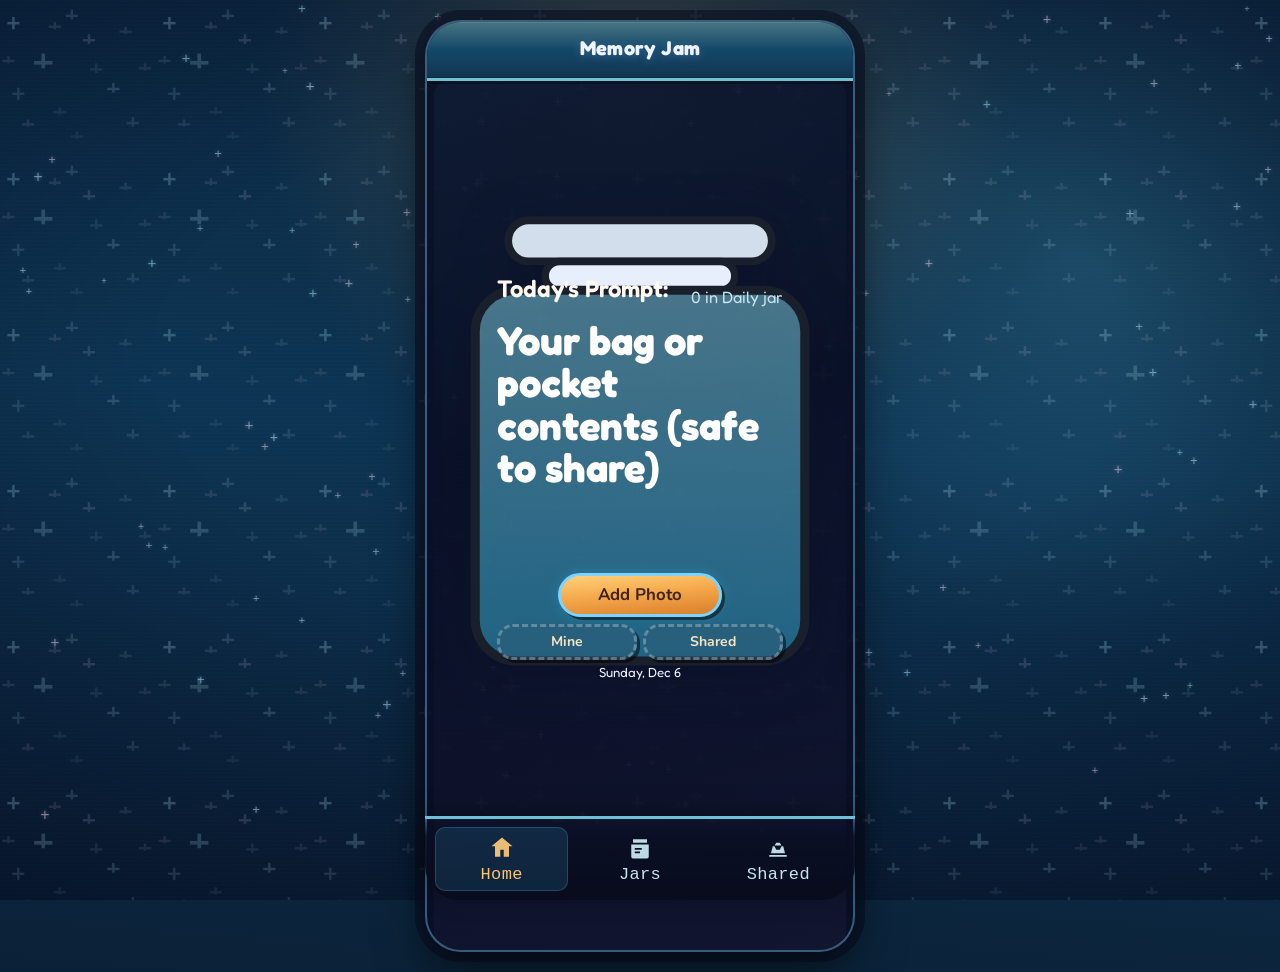
==== commit 5f3cd05b: "e" ====
--- a/index.html
+++ b/index.html
@@ -15,7 +15,7 @@
     <link rel="preconnect" href="https://fonts.googleapis.com" />
     <link rel="preconnect" href="https://fonts.gstatic.com" crossorigin />
     <link
-      href="https://fonts.googleapis.com/css2?family=Nunito:wght@400;600;700;800&family=Quicksand:wght@500;700&display=swap"
+      href="https://fonts.googleapis.com/css2?family=Fredoka:wght@500;600;700&family=Nunito:wght@500;700;800&family=Patrick+Hand&display=swap"
       rel="stylesheet"
     />
     <link rel="stylesheet" href="css/style.css" />
--- a/css/style.css
+++ b/css/style.css
@@ -1376,3 +1376,292 @@
     height: 246px;
   }
 }
+
+/* Requested layout refinements */
+body {
+  font-family: "Fredoka", "Nunito", "Segoe UI", sans-serif;
+}
+
+.logo,
+.screen-title,
+.home-prompt-big {
+  font-family: "Fredoka", "Nunito", "Segoe UI", sans-serif;
+}
+
+.jar-card__tape {
+  font-family: "Patrick Hand", "Nunito", sans-serif;
+  font-size: 0.98rem;
+  font-weight: 400;
+  letter-spacing: 0.01em;
+}
+
+body[data-page="home"] .main {
+  padding-top: 0.25rem;
+  padding-left: 0.35rem;
+  padding-right: 0.35rem;
+  overflow: hidden;
+}
+
+.home-jar-full {
+  position: relative;
+  height: calc(100svh - 10.15rem - env(safe-area-inset-bottom, 0px));
+  min-height: 31rem;
+  max-height: 42rem;
+  display: flex;
+  justify-content: center;
+  align-items: center;
+}
+
+.home-jar-full__art {
+  width: 100%;
+  height: 100%;
+  display: flex;
+  justify-content: center;
+  align-items: center;
+}
+
+.home-jar-full__art .jar-svg {
+  height: 100%;
+  width: auto;
+  max-width: 100%;
+  filter: drop-shadow(0 10px 24px rgba(8, 15, 40, 0.4));
+}
+
+.home-jar-full__content {
+  position: absolute;
+  inset: 27% 14.4% 12.2% 14.4%;
+  padding: 0.15rem 0.2rem 0.2rem;
+  display: grid;
+  grid-template-columns: 1fr auto;
+  grid-template-rows: auto 1fr auto;
+  align-items: start;
+  gap: 0.25rem 0.55rem;
+}
+
+.home-prompt-title {
+  grid-column: 1 / 2;
+  grid-row: 1 / 2;
+  margin: 0;
+  font-family: "Fredoka", "Nunito", sans-serif;
+  font-weight: 600;
+  font-size: 1.2rem;
+  line-height: 1;
+}
+
+.home-prompt-big {
+  grid-column: 1 / 3;
+  grid-row: 2 / 3;
+  margin: 0.34rem 0 0;
+  font-size: clamp(1.45rem, 5.2vw, 2rem);
+  line-height: 1.06;
+  font-weight: 700;
+  color: #ffffff;
+  text-align: left;
+  max-width: none;
+  min-height: 46%;
+}
+
+.home-date-small {
+  margin: 0.22rem 0 0;
+  font-size: 0.66rem;
+  color: #f0f6ff;
+  text-align: center;
+}
+
+.home-jar-full__actions {
+  grid-column: 1 / 3;
+  grid-row: 3 / 4;
+  align-self: end;
+  padding-bottom: 0.7rem;
+}
+
+.quick-links--home-inside {
+  display: grid;
+  grid-template-columns: 1fr 1fr;
+  gap: 0.32rem;
+  margin-top: 0.35rem;
+}
+
+.quick-links--home-inside .btn {
+  font-size: 0.7rem;
+  padding: 0.27rem 0.16rem;
+  white-space: normal;
+  border-radius: 0.8rem;
+}
+
+.btn-home-add {
+  border-radius: 999px;
+  width: 8.2rem;
+  font-size: 0.84rem;
+  padding-top: 0.38rem;
+  padding-bottom: 0.38rem;
+  margin: 0.12rem auto 0;
+  display: block;
+}
+
+.btn-home-small {
+  border-style: solid;
+  border-color: rgba(168, 203, 219, 0.42);
+  background: rgba(17, 66, 92, 0.28);
+  color: #d4e5ec;
+  box-shadow: none;
+  text-shadow: none;
+  filter: saturate(0.7);
+}
+
+.hero-jar__meta {
+  text-align: center;
+  margin-top: 0.5rem;
+  font-size: 0.82rem;
+}
+
+/* Home jar: keep lid/outline fully opaque, fade only jam fill */
+body[data-page="home"] .home-jar-full .mj-lid,
+body[data-page="home"] .home-jar-full .mj-neck,
+body[data-page="home"] .home-jar-full .mj-body-stroke,
+body[data-page="home"] .home-jar-full .mj-lid-shine {
+  opacity: 1;
+}
+
+body[data-page="home"] .home-jar-full .mj-body-fill {
+  opacity: 0.5;
+}
+
+body[data-page="home"] .home-jar-full .mj-body-pink {
+  opacity: 0.28;
+}
+
+body[data-page="home"] .home-jar-full .mj-body-shine {
+  opacity: 0.3;
+}
+
+.home-jar-svg {
+  filter: drop-shadow(0 8px 16px rgba(12, 18, 36, 0.24));
+}
+
+.home-jar-svg rect {
+  stroke-linecap: round;
+  stroke-linejoin: round;
+}
+
+.jar-list--visual {
+  grid-template-columns: repeat(2, minmax(0, 1fr));
+  gap: 0.5rem;
+}
+
+.jar-card {
+  background: none;
+  border: none;
+  border-radius: 0;
+  min-height: 9.8rem;
+  padding: 0.1rem 0.15rem 0.2rem;
+}
+
+.jar-card__badge {
+  top: 0.08rem;
+  right: 0.16rem;
+  background: #b6c5ea;
+  color: #2f4068;
+  min-width: 1.26rem;
+  height: 1.26rem;
+  line-height: 1.26rem;
+}
+
+.jar-card__art .jar-svg {
+  width: 120px;
+  height: 136px;
+  opacity: 0.94;
+}
+
+body[data-page="jar"] .main {
+  padding-top: 0.45rem;
+}
+
+.jar-preview-wrap--screen {
+  min-height: calc(100svh - 17.8rem - env(safe-area-inset-bottom, 0px));
+  max-height: 34rem;
+}
+
+.jar-preview-wrap--screen .jar-svg {
+  width: min(82vw, 360px);
+  height: min(94vw, 412px);
+  opacity: 0.7;
+}
+
+.jar-preview-wrap--screen .jar-photo-well {
+  width: min(54vw, 210px);
+  height: min(40vw, 160px);
+  top: 52%;
+}
+
+.jar-preview-wrap--screen .jar-actions--inside {
+  position: absolute;
+  left: 50%;
+  transform: translateX(-50%);
+  bottom: 1.05rem;
+  margin: 0;
+  z-index: 40;
+  background: rgba(20, 29, 53, 0.34);
+  border-radius: 999px;
+  padding: 0.35rem 0.45rem;
+}
+
+@media (max-width: 390px) {
+  .home-jar-full__art .jar-svg {
+    max-width: 100%;
+  }
+  .home-jar-full__content {
+    inset: 27.2% 13% 12.8% 13%;
+  }
+  .home-date-small {
+    font-size: 0.62rem;
+  }
+  .jar-preview-wrap--screen {
+    min-height: calc(100svh - 17rem - env(safe-area-inset-bottom, 0px));
+  }
+}
+
+/* Warm teal + gold theme from reference */
+:root {
+  --bg-deep: #0a2740;
+  --bg: #103654;
+  --bg-panel: #144566;
+  --bg-card-inner: #18557a;
+  --border: #6dc1d6;
+  --border-soft: #5ba6bc;
+  --accent: #f7c675;
+  --accent-soft: #ffe5b8;
+  --text: #fef9f0;
+  --text-dim: #c8e5f0;
+  --btn-primary-top: #ffd17b;
+  --btn-primary-mid: #f5a74a;
+  --btn-primary-deep: #d87f2c;
+}
+
+body {
+  background-image:
+    radial-gradient(circle at 50% 10%, rgba(255, 182, 84, 0.18) 0%, transparent 35%),
+    radial-gradient(circle at 85% 28%, rgba(117, 232, 255, 0.15) 0%, transparent 30%),
+    linear-gradient(185deg, #0b253d 0%, #0d3452 45%, #0b2137 100%);
+}
+
+.top-bar {
+  background:
+    linear-gradient(180deg, rgba(255, 201, 116, 0.2) 0%, transparent 48%),
+    linear-gradient(180deg, #1b5f84 0%, #144566 55%, #103650 100%);
+}
+
+.btn.primary {
+  color: #3e2410;
+  text-shadow: none;
+}
+
+.btn.ghost {
+  color: #ffe3b2;
+  background: rgba(32, 93, 126, 0.42);
+}
+
+.jar-card__badge {
+  background: #ffd9a8;
+  color: #5c3b1f;
+}
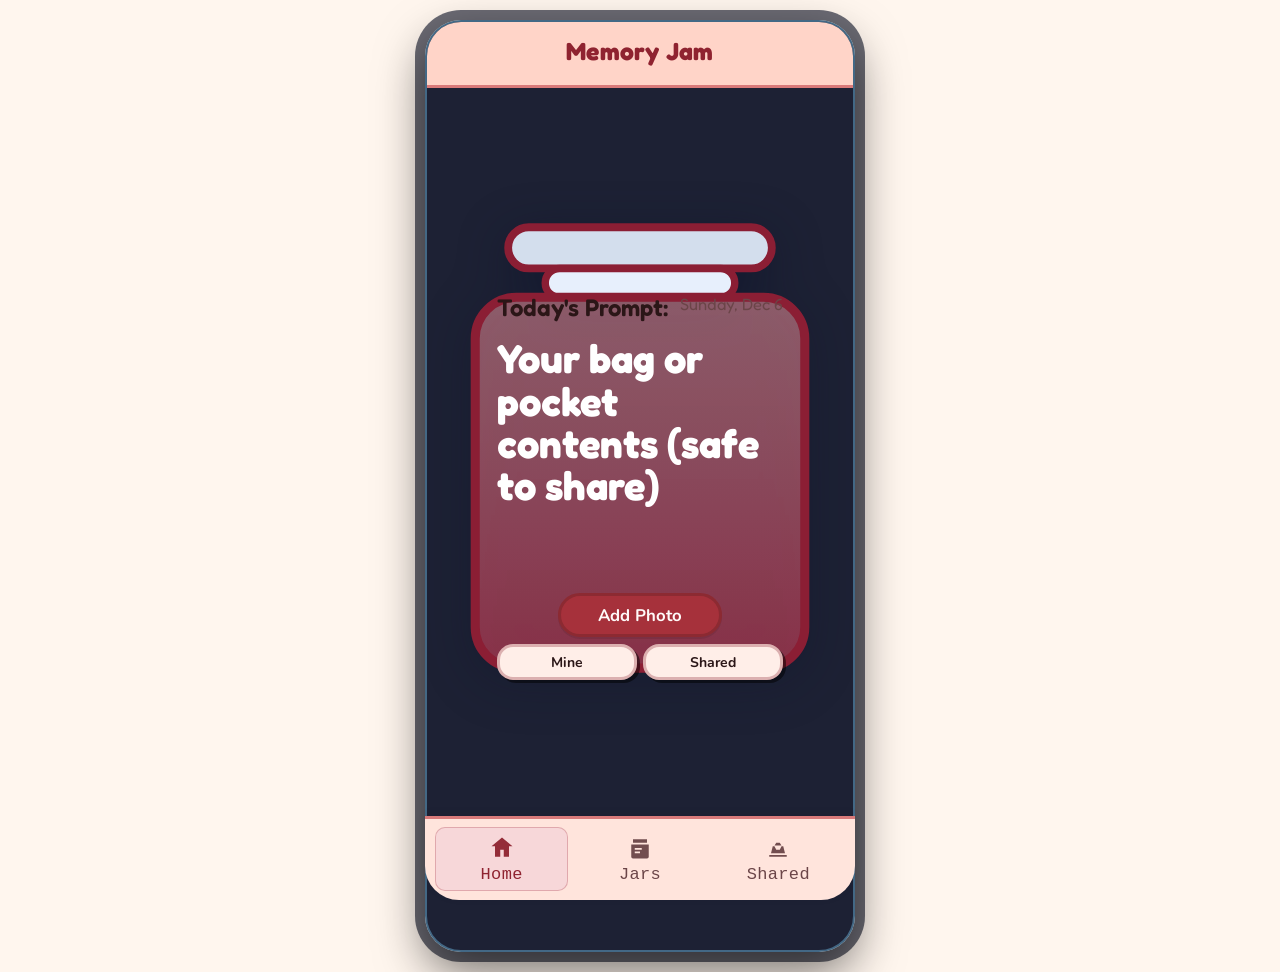
==== commit 7e036429: "redo" ====
--- a/index.html
+++ b/index.html
@@ -3,7 +3,7 @@
   <head>
     <meta charset="utf-8" />
     <meta name="viewport" content="width=device-width, initial-scale=1, viewport-fit=cover" />
-    <meta name="theme-color" content="#0a0f24" />
+    <meta name="theme-color" content="#a6313b" />
     <meta name="description" content="Memory Jam — pixel nightlife journal. Daily prompts, memories in jars." />
     <meta name="apple-mobile-web-app-capable" content="yes" />
     <meta name="apple-mobile-web-app-status-bar-style" content="black-translucent" />
--- a/css/style.css
+++ b/css/style.css
@@ -896,7 +896,7 @@
   align-items: center;
   justify-content: center;
   padding: 1rem;
-  background: rgba(6, 10, 32, 0.82);
+  background: rgba(255, 229, 198, 0.68);
   backdrop-filter: blur(4px);
 }
 
@@ -919,20 +919,15 @@
 
 .modal-card {
   position: relative;
-  background: linear-gradient(
-    165deg,
-    #1a2548 0%,
-    var(--bg-card-inner) 40%,
-    var(--bg-panel) 100%
-  );
+  background: linear-gradient(165deg, #fff3dd 0%, #ffe5c8 44%, #ffd9bd 100%);
   max-width: 100%;
   width: 22rem;
   padding: 1rem;
   border-radius: var(--radius);
   box-shadow:
-    var(--pixel) var(--pixel) 0 var(--shadow),
-    inset 0 1px 0 rgba(186, 230, 253, 0.08),
-    0 0 32px rgba(99, 102, 241, 0.12);
+    var(--pixel) var(--pixel) 0 rgba(133, 74, 52, 0.24),
+    inset 0 1px 0 rgba(255, 255, 255, 0.35),
+    0 0 18px rgba(236, 169, 112, 0.24);
 }
 
 .modal-card.small {
@@ -942,7 +937,7 @@
 .modal-title {
   font-family: "Press Start 2P", monospace;
   font-size: 0.55rem;
-  color: var(--accent);
+  color: #a34335;
   margin: 0 0 1rem;
 }
 
@@ -956,7 +951,7 @@
   line-height: 1;
   border: none;
   background: transparent;
-  color: var(--text);
+  color: #8d3f36;
   cursor: pointer;
 }
 
@@ -968,7 +963,7 @@
 
 .modal-memory-date {
   font-size: 1rem;
-  color: var(--accent);
+  color: #c0533f;
   margin: 0 0 0.35rem;
 }
 
@@ -985,6 +980,7 @@
 .modal-caption {
   margin: 0.5rem 0 0;
   font-size: 1.2rem;
+  color: #7f3843;
 }
 
 .field {
@@ -1049,14 +1045,15 @@
   left: 50%;
   transform: translateX(-50%);
   z-index: 200;
-  background: linear-gradient(165deg, #1e3a5f 0%, var(--bg-panel) 100%);
-  border: var(--pixel) solid var(--accent);
+  background: linear-gradient(170deg, #ffe7bf 0%, #ffd8a6 55%, #ffc98f 100%);
+  border: var(--pixel) solid #c96f2f;
   border-radius: var(--radius-btn);
   padding: 0.6rem 1.1rem;
   font-size: 1.15rem;
+  color: #7e3818;
   box-shadow:
-    var(--pixel) var(--pixel) 0 var(--shadow),
-    0 0 16px rgba(56, 189, 248, 0.2);
+    var(--pixel) var(--pixel) 0 rgba(131, 72, 39, 0.25),
+    0 0 16px rgba(255, 176, 109, 0.26);
   animation: toast-in 0.25s ease;
 }
 
@@ -1191,6 +1188,26 @@
   margin-bottom: 0.8rem;
 }
 
+.screen-title--list {
+  font-size: 2.05rem;
+  line-height: 1.02;
+  margin-bottom: 0.55rem;
+  color: #7d1f34;
+}
+
+.btn-new-jar-mini {
+  font-size: 0.62rem;
+  padding: 0.2rem 0.42rem;
+  border-radius: 0.58rem;
+  min-height: 0;
+}
+
+@media (max-width: 640px) {
+  .screen-title--list {
+    font-size: 1.78rem;
+  }
+}
+
 .btn {
   font-family: "Nunito", "Segoe UI", sans-serif;
   font-size: 1.02rem;
@@ -1441,7 +1458,7 @@
 .home-prompt-title {
   grid-column: 1 / 2;
   grid-row: 1 / 2;
-  margin: 0;
+  margin: 0.58rem 0 0;
   font-family: "Fredoka", "Nunito", sans-serif;
   font-weight: 600;
   font-size: 1.2rem;
@@ -1451,7 +1468,7 @@
 .home-prompt-big {
   grid-column: 1 / 3;
   grid-row: 2 / 3;
-  margin: 0.34rem 0 0;
+  margin: 0.62rem 0 0;
   font-size: clamp(1.45rem, 5.2vw, 2rem);
   line-height: 1.06;
   font-weight: 700;
@@ -1472,7 +1489,7 @@
   grid-column: 1 / 3;
   grid-row: 3 / 4;
   align-self: end;
-  padding-bottom: 0.7rem;
+  padding-bottom: 1.05rem;
 }
 
 .quick-links--home-inside {
@@ -1545,65 +1562,190 @@
 }
 
 .jar-list--visual {
-  grid-template-columns: repeat(2, minmax(0, 1fr));
-  gap: 0.5rem;
+  grid-template-columns: minmax(0, 1fr);
+  gap: 0.7rem;
 }
 
 .jar-card {
+  position: relative;
   background: none;
   border: none;
   border-radius: 0;
-  min-height: 9.8rem;
+  min-height: 13.2rem;
   padding: 0.1rem 0.15rem 0.2rem;
+  display: block;
 }
 
 .jar-card__badge {
-  top: 0.08rem;
-  right: 0.16rem;
+  top: 0.24rem;
+  right: 0.45rem;
   background: #b6c5ea;
   color: #2f4068;
-  min-width: 1.26rem;
-  height: 1.26rem;
-  line-height: 1.26rem;
+  min-width: 1.36rem;
+  height: 1.36rem;
+  line-height: 1.36rem;
+  z-index: 5;
+}
+
+.jar-card__art {
+  display: block;
+  text-align: center;
 }
 
 .jar-card__art .jar-svg {
-  width: 120px;
-  height: 136px;
-  opacity: 0.94;
-}
-
-body[data-page="jar"] .main {
-  padding-top: 0.45rem;
-}
-
-.jar-preview-wrap--screen {
-  min-height: calc(100svh - 17.8rem - env(safe-area-inset-bottom, 0px));
-  max-height: 34rem;
-}
-
-.jar-preview-wrap--screen .jar-svg {
-  width: min(82vw, 360px);
-  height: min(94vw, 412px);
-  opacity: 0.7;
-}
-
-.jar-preview-wrap--screen .jar-photo-well {
-  width: min(54vw, 210px);
-  height: min(40vw, 160px);
-  top: 52%;
-}
-
-.jar-preview-wrap--screen .jar-actions--inside {
+  width: 172px;
+  height: 198px;
+  opacity: 0.95;
+}
+
+.jar-card__tape {
   position: absolute;
   left: 50%;
+  top: 48.5%;
+  transform: translate(-50%, -50%) rotate(-2deg);
+  width: min(73%, 14rem);
+  text-align: center;
+  font-size: 1.05rem;
+  padding: 0.14rem 0.45rem;
+  border-radius: 3px;
+  background: #efe4c4;
+  color: #404040;
+  border: 1px solid rgba(90, 90, 90, 0.18);
+  box-shadow: 0 2px 6px rgba(0, 0, 0, 0.14);
+}
+
+.jar-card__owner {
+  position: absolute;
+  left: 50%;
+  bottom: 1.9rem;
   transform: translateX(-50%);
-  bottom: 1.05rem;
-  margin: 0;
-  z-index: 40;
-  background: rgba(20, 29, 53, 0.34);
+  width: 85%;
+  text-align: center;
+  font-size: 0.9rem;
+  font-family: "Patrick Hand", "Fredoka", sans-serif;
+  color: #1c2436;
+  font-weight: 600;
+  line-height: 1.05;
+}
+
+@media (min-width: 470px) {
+  .jar-list--visual {
+    grid-template-columns: repeat(2, minmax(0, 1fr));
+    gap: 0.6rem;
+  }
+
+  .jar-card__art .jar-svg {
+    width: 150px;
+    height: 174px;
+  }
+
+  .jar-card__tape {
+    font-size: 0.96rem;
+  }
+
+  .jar-card__owner {
+    font-size: 0.82rem;
+    bottom: 1.55rem;
+  }
+}
+
+/* Enforce sketch-style clickable jar-only cards */
+.jar-list--visual li {
+  text-align: center;
+}
+
+.jar-card {
+  display: inline-block;
+  width: min(72vw, 230px);
+  min-height: 0;
+  padding: 0;
+  margin: 0 auto;
+  background: transparent !important;
+  box-shadow: none !important;
+  border: none !important;
+}
+
+.jar-card__art .jar-svg--list {
+  width: 100%;
+  height: auto;
+}
+
+.jar-card__tape {
+  width: min(56%, 10.8rem);
+}
+
+.jar-card__owner {
+  width: 74%;
+}
+
+.jar-card__badge {
+  top: 0.55rem;
+  right: 0.35rem;
+}
+
+@media (min-width: 520px) {
+  .jar-card {
+    width: min(43vw, 205px);
+  }
+}
+
+body[data-page="jar"] .main {
+  padding-top: 0.28rem;
+  padding-bottom: calc(4.6rem + env(safe-area-inset-bottom, 0px));
+}
+
+body[data-page="jar"] .screen-title {
+  font-size: 2rem;
+  line-height: 0.98;
+  margin-bottom: 0.32rem;
+  text-align: center;
+}
+
+.jar-preview-wrap--screen {
+  min-height: calc(100svh - 16.2rem - env(safe-area-inset-bottom, 0px));
+  max-height: none;
+}
+
+.jar-preview-wrap--screen .jar-svg {
+  width: min(84vw, 360px);
+  height: min(96vw, 416px);
+  opacity: 0.7;
+}
+
+.jar-preview-wrap--screen .jar-photo-well {
+  width: min(58vw, 224px);
+  height: min(42vw, 164px);
+  top: 49%;
+  left: 50%;
+  transform: translate(-50%, -50%);
+}
+
+.jar-actions--below {
+  margin-top: 0.18rem;
+  display: grid;
+  grid-template-columns: repeat(4, minmax(0, 1fr));
+  gap: 0.2rem;
+}
+
+.jar-actions--below .btn {
+  width: 2.25rem;
+  height: 2.25rem;
+  display: inline-flex;
+  align-items: center;
+  justify-content: center;
+  justify-self: center;
+  padding: 0;
+  font-size: 1rem;
   border-radius: 999px;
-  padding: 0.35rem 0.45rem;
+  line-height: 1;
+}
+
+.jar-photo-note {
+  width: min(36vw, 142px);
+  height: min(18vw, 74px);
+  border-radius: 6px;
+  border: 1px solid #f4efe4;
+  box-shadow: 0 3px 10px rgba(16, 18, 34, 0.32);
 }
 
 @media (max-width: 390px) {
@@ -1611,13 +1753,17 @@
     max-width: 100%;
   }
   .home-jar-full__content {
-    inset: 27.2% 13% 12.8% 13%;
+    inset: 27.8% 13% 12% 13%;
   }
   .home-date-small {
     font-size: 0.62rem;
   }
   .jar-preview-wrap--screen {
-    min-height: calc(100svh - 17rem - env(safe-area-inset-bottom, 0px));
+    min-height: calc(100svh - 15.5rem - env(safe-area-inset-bottom, 0px));
+  }
+
+  body[data-page="jar"] .screen-title {
+    font-size: 1.72rem;
   }
 }
 
@@ -1665,3 +1811,274 @@
   background: #ffd9a8;
   color: #5c3b1f;
 }
+
+/* Final card layout for My/Shared jars (sketch style) */
+.jar-list--visual {
+  grid-template-columns: repeat(2, minmax(0, 1fr));
+  gap: 0.56rem;
+  justify-items: start;
+  justify-content: start;
+}
+
+.jar-list--visual li {
+  text-align: left;
+}
+
+.jar-card {
+  display: block;
+  width: 100%;
+  min-height: 0;
+  padding: 0;
+  background: transparent !important;
+  box-shadow: none !important;
+  border: none !important;
+  margin: 0;
+}
+
+.jar-card__art .jar-svg--list {
+  width: min(37vw, 136px);
+  height: auto;
+}
+
+.jar-card__tape {
+  top: 49%;
+  transform: translate(-50%, -50%);
+  width: min(74%, 5.5rem);
+  padding: 0.05rem 0.22rem;
+  background: #efe4c4;
+  border: 1px solid rgba(70, 70, 70, 0.2);
+  border-radius: 0;
+  font-size: 0.72rem;
+  clip-path: polygon(
+    0% 24%,
+    5% 12%,
+    12% 18%,
+    18% 8%,
+    28% 16%,
+    40% 7%,
+    52% 14%,
+    64% 8%,
+    76% 17%,
+    87% 10%,
+    95% 18%,
+    100% 28%,
+    100% 76%,
+    95% 88%,
+    88% 82%,
+    81% 92%,
+    70% 84%,
+    58% 93%,
+    46% 86%,
+    34% 94%,
+    22% 85%,
+    12% 92%,
+    5% 84%,
+    0% 74%
+  );
+  box-shadow:
+    0 2px 6px rgba(0, 0, 0, 0.16),
+    inset 0 -1px 0 rgba(80, 70, 45, 0.2),
+    inset 0 1px 0 rgba(255, 255, 255, 0.32);
+}
+
+.jar-card__tape::before,
+.jar-card__tape::after {
+  content: "";
+  position: absolute;
+  top: 50%;
+  width: 12px;
+  height: 72%;
+  transform: translateY(-50%);
+  background: #e5d8b3;
+  border: 1px solid rgba(70, 70, 70, 0.16);
+  z-index: -1;
+}
+
+.jar-card__tape::before {
+  left: -8px;
+  clip-path: polygon(100% 5%, 66% 19%, 95% 33%, 58% 50%, 90% 67%, 60% 82%, 100% 95%, 0% 88%, 0% 11%);
+}
+
+.jar-card__tape::after {
+  right: -8px;
+  clip-path: polygon(0% 5%, 34% 19%, 5% 33%, 42% 50%, 10% 67%, 40% 82%, 0% 95%, 100% 88%, 100% 11%);
+}
+
+.jar-card__owner {
+  width: 84%;
+  bottom: 1.98rem;
+  font-size: 0.68rem;
+}
+
+@media (min-width: 520px) {
+  .jar-card__art .jar-svg--list {
+    width: min(15vw, 100px);
+  }
+
+  .jar-card__owner {
+    bottom: 1.55rem;
+  }
+}
+
+/* tighter badge placement for 3-up phone grid */
+.jar-card__badge {
+  top: 0.78rem;
+  right: 1.85rem;
+  min-width: 0.95rem;
+  height: 0.95rem;
+  line-height: 0.95rem;
+  font-size: 0.56rem;
+  background: #c92747;
+  color: #fff2e6;
+  border: 1px solid rgba(255, 226, 209, 0.8);
+}
+
+/* Strawberry jam — solid surfaces, minimal noise (matches app icon palette) */
+:root {
+  --bg-deep: #fff6ee;
+  --bg: #ffeee8;
+  --bg-panel: #ffd8cc;
+  --bg-card-inner: #fff0e8;
+  --border: #d97a7a;
+  --border-soft: #e8a8a4;
+  --accent: #a6313b;
+  --accent-soft: #c06169;
+  --text: #2b1617;
+  --text-dim: #6b4548;
+  --cream: #fff3c8;
+  --btn-primary-top: #a6313b;
+  --btn-primary-mid: #a6313b;
+  --btn-primary-deep: #8c2a32;
+}
+
+body {
+  color: var(--text);
+  background: var(--bg-deep);
+  background-image: none;
+}
+
+body::before {
+  display: none;
+}
+
+body::after {
+  display: none;
+}
+
+.star-field {
+  display: none;
+}
+
+.top-bar {
+  background: #ffd4c8;
+  border-bottom-color: var(--border);
+  box-shadow: none;
+}
+
+.logo {
+  font-size: 1.24rem;
+  color: #8f2330;
+  text-shadow: none;
+}
+
+.main::before {
+  display: none;
+}
+
+.card,
+.prompt-card,
+.shared-card {
+  background: var(--bg-card-inner);
+  border-color: var(--border);
+  box-shadow: 0 2px 10px rgba(43, 22, 23, 0.08);
+}
+
+.btn.primary {
+  color: #fffaf9;
+  border-color: #8c2a32;
+  background: #a6313b;
+  box-shadow: 0 2px 0 rgba(43, 22, 23, 0.12);
+  text-shadow: none;
+}
+
+.btn.secondary {
+  background: #f7d7d9;
+  color: var(--text);
+  border-color: #e0a8ad;
+}
+
+.btn.ghost {
+  background: #ffeee8;
+  color: var(--text);
+  border-color: #dcb0b0;
+  border-style: solid;
+}
+
+.drawer {
+  background: #fff0e8;
+}
+
+.btn-icon {
+  background: #f7d7d9;
+  border-color: var(--border);
+  color: #8f2330;
+  box-shadow: none;
+}
+
+.modal-card {
+  background: #fff6f0;
+  box-shadow: 0 4px 18px rgba(43, 22, 23, 0.12);
+}
+
+.toast {
+  background: #ffe8df;
+  border-color: #c97a7a;
+}
+
+.jar-list a {
+  background: var(--bg-card-inner);
+  box-shadow: 0 2px 0 rgba(43, 22, 23, 0.08);
+}
+
+.btn-home-small {
+  background: rgba(255, 255, 255, 0.82);
+  color: #5a3038;
+  border-color: #ddb8bc;
+  filter: none;
+}
+
+.icon-nav {
+  background: #ffe4dc;
+  border-top-color: var(--border);
+  box-shadow: 0 -2px 10px rgba(43, 22, 23, 0.06);
+}
+
+.icon-nav__link {
+  color: var(--text-dim);
+}
+
+.icon-nav__link:hover {
+  color: var(--text);
+  background: rgba(247, 215, 217, 0.45);
+}
+
+.icon-nav__link.is-active {
+  color: #8f2330;
+  background: #f7d7d9;
+  box-shadow: inset 0 0 0 1px rgba(166, 49, 59, 0.28);
+}
+
+.icon-nav__link:active {
+  background: #f0c8cc;
+  color: #6a1c24;
+  transform: translateY(1px);
+}
+
+.jar-card__tape {
+  background: #fff0cc;
+  color: #4a2a30;
+}
+
+.nav-link {
+  border-bottom: 1px solid rgba(217, 122, 122, 0.4);
+}
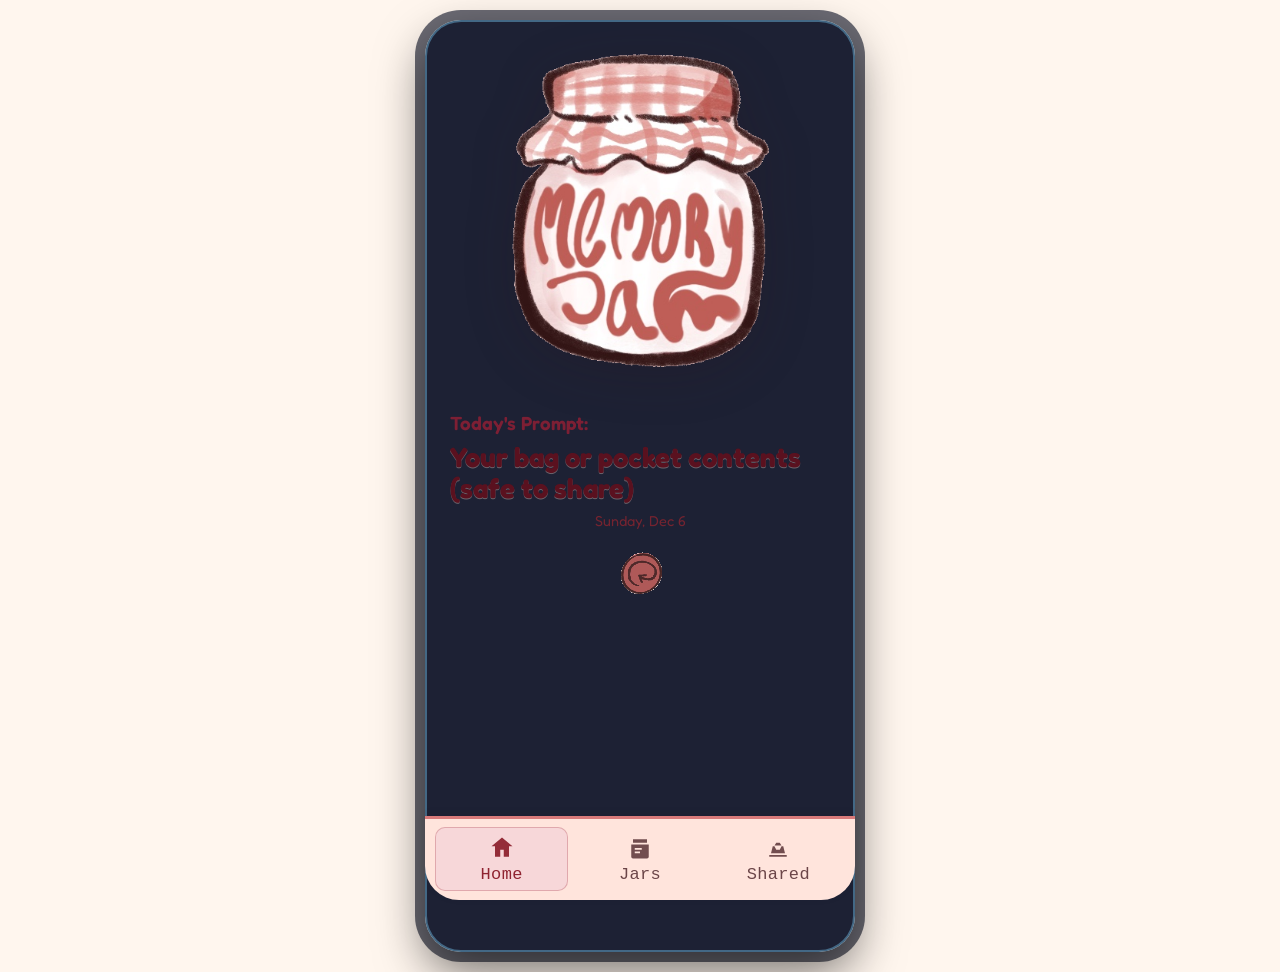
==== commit da5cfd7b: "pl" ====
--- a/index.html
+++ b/index.html
@@ -22,14 +22,6 @@
   </head>
   <body data-page="home">
     <div class="app">
-      <header class="top-bar">
-        <span class="top-spacer" aria-hidden="true"></span>
-        <h1 class="logo">
-          <a class="logo-link" href="index.html">Memory Jam</a>
-        </h1>
-        <span class="top-spacer" aria-hidden="true"></span>
-      </header>
-
       <main class="main" id="main"></main>
 
       <footer class="app-footer" id="app-footer" hidden></footer>
--- a/css/style.css
+++ b/css/style.css
@@ -259,8 +259,7 @@
   width: 100%;
   max-width: min(72rem, 100%);
   margin: 0 auto;
-  padding: 1rem clamp(1rem, 4vw, 2.5rem);
-  padding-bottom: calc(5.25rem + env(safe-area-inset-bottom, 0px));
+  padding: calc(1rem + env(safe-area-inset-top, 0px)) clamp(1rem, 4vw, 2.5rem) calc(5.25rem + env(safe-area-inset-bottom, 0px));
   position: relative;
 }
 
@@ -658,7 +657,7 @@
   padding: 1rem 0;
 }
 
-.jar-preview-wrap.shaking .jar-svg {
+.jar-preview-wrap.shaking .jar-raster {
   animation: jar-shake 0.55s ease-in-out;
 }
 
@@ -681,7 +680,7 @@
     animation: none;
   }
 
-  .jar-preview-wrap.shaking .jar-svg {
+  .jar-preview-wrap.shaking .jar-raster {
     animation: none;
   }
 
@@ -720,10 +719,30 @@
     drop-shadow(0 0 14px rgba(56, 189, 248, 0.22));
 }
 
+/* Raster jam jar (reference artwork); PNG uses transparency — no overlay fade */
+.jar-raster {
+  position: relative;
+  display: inline-block;
+  line-height: 0;
+}
+
+.jar-raster__img {
+  display: block;
+  max-width: 100%;
+  height: auto;
+  vertical-align: top;
+  filter: drop-shadow(0 8px 20px rgba(43, 22, 23, 0.2));
+}
+
+.jar-card__art .jar-raster__img,
+.jar-preview-wrap .jar-raster__img {
+  width: 100%;
+}
+
 .jar-hint {
   text-align: center;
   font-size: 1.18rem;
-  color: #c4d5ff;
+  color: #6e3640;
   margin-top: 0.5rem;
 }
 
@@ -818,7 +837,7 @@
     max-width: 430px;
     padding-left: 0.65rem;
     padding-right: 0.65rem;
-    padding-top: 0.65rem;
+    padding-top: calc(0.65rem + env(safe-area-inset-top, 0px));
     padding-bottom: calc(5.5rem + env(safe-area-inset-bottom, 0px));
   }
 
@@ -828,11 +847,6 @@
 
   .icon-nav__label {
     font-size: 0.8rem;
-  }
-
-  .jar-svg {
-    width: 178px;
-    height: 205px;
   }
 
   .jar-list {
@@ -1270,9 +1284,8 @@
   min-height: 11rem;
 }
 
-.jar-card__art .jar-svg {
+.jar-card__art .jar-raster {
   width: 110px;
-  height: 126px;
 }
 
 .jar-card__tape {
@@ -1318,13 +1331,16 @@
   min-height: 16.4rem;
 }
 
-.jar-preview-wrap--main .jar-svg {
-  width: 238px;
-  height: 270px;
+.jar-preview-wrap--main .jar-raster {
+  position: relative;
+  z-index: 0;
+  width: min(88vw, 248px);
+  margin: 0 auto;
 }
 
 .jar-photo-well {
   position: absolute;
+  z-index: 4;
   left: 50%;
   top: 50%;
   transform: translate(-50%, -35%);
@@ -1381,16 +1397,14 @@
     padding-left: 0.8rem;
     padding-right: 0.8rem;
   }
-  .jar-card__art .jar-svg {
+  .jar-card__art .jar-raster {
     width: 98px;
-    height: 112px;
   }
   .jar-card {
     min-height: 10.1rem;
   }
-  .jar-preview-wrap--main .jar-svg {
-    width: 214px;
-    height: 246px;
+  .jar-preview-wrap--main .jar-raster {
+    width: min(88vw, 214px);
   }
 }
 
@@ -1412,108 +1426,117 @@
   letter-spacing: 0.01em;
 }
 
+/* Home: hero jar art on top, prompt + date + add button below (no top app header) */
+body[data-page="home"] {
+  --iphone14pm-w: 430px;
+}
+
 body[data-page="home"] .main {
-  padding-top: 0.25rem;
-  padding-left: 0.35rem;
-  padding-right: 0.35rem;
-  overflow: hidden;
-}
-
-.home-jar-full {
-  position: relative;
-  height: calc(100svh - 10.15rem - env(safe-area-inset-bottom, 0px));
-  min-height: 31rem;
-  max-height: 42rem;
+  display: flex;
+  flex-direction: column;
+  flex: 1;
+  min-height: 0;
+  max-width: 100%;
+  padding: calc(0.35rem + env(safe-area-inset-top, 0px)) max(0.65rem, env(safe-area-inset-right, 0px))
+    calc(5.25rem + env(safe-area-inset-bottom, 0px)) max(0.65rem, env(safe-area-inset-left, 0px));
+  min-height: 100svh;
+  overflow-x: hidden;
+  overflow-y: auto;
+}
+
+.home-stack {
+  display: flex;
+  flex-direction: column;
+  align-items: center;
+  width: 100%;
+  flex: 1 1 auto;
+  min-height: 0;
+}
+
+.home-stack__art {
+  width: 100%;
+  max-width: calc(var(--iphone14pm-w) + 32px);
+  display: flex;
+  justify-content: center;
+  align-items: flex-start;
+  padding: 0 0.4rem;
+  margin-top: -0.1rem;
+  transform: translateY(-0.55rem);
+  flex-shrink: 0;
+}
+
+.home-stack__art .jar-raster--hero {
+  width: min(92vw, 22rem);
+  max-height: min(44vh, 19.5rem);
+  display: flex;
+  align-items: flex-start;
+  justify-content: center;
+}
+
+.home-stack__art .jar-raster--hero .jar-raster__img {
+  width: 100%;
+  height: auto;
+  max-height: min(44vh, 19.5rem);
+  object-fit: contain;
+  object-position: center top;
+  filter: drop-shadow(0 10px 24px rgba(43, 22, 23, 0.2));
+}
+
+.home-stack__content {
+  width: 100%;
+  max-width: 22rem;
+  margin: 0 auto;
+  padding: 0.1rem 0.5rem 0.5rem;
+  display: flex;
+  flex-direction: column;
+  align-items: stretch;
+  gap: 0.4rem;
+}
+
+.home-prompt-title {
+  margin: 0;
+  font-family: "Fredoka", "Nunito", sans-serif;
+  font-weight: 600;
+  font-size: 0.95rem;
+  line-height: 1.1;
+  color: #7d1f34;
+  text-align: left;
+}
+
+.home-prompt-big {
+  margin: 0;
+  font-size: clamp(1.05rem, 4.1vw, 1.38rem);
+  line-height: 1.12;
+  font-weight: 700;
+  color: #5a111f;
+  text-align: left;
+  text-shadow: 0 1px 0 rgba(255, 226, 215, 0.35);
+}
+
+.home-date-small {
+  margin: 0;
+  font-size: 0.72rem;
+  color: #7a2430;
+  text-align: center;
+  opacity: 0.95;
+}
+
+.home-stack__actions {
   display: flex;
   justify-content: center;
   align-items: center;
-}
-
-.home-jar-full__art {
-  width: 100%;
-  height: 100%;
-  display: flex;
-  justify-content: center;
-  align-items: center;
-}
-
-.home-jar-full__art .jar-svg {
-  height: 100%;
-  width: auto;
-  max-width: 100%;
-  filter: drop-shadow(0 10px 24px rgba(8, 15, 40, 0.4));
-}
-
-.home-jar-full__content {
-  position: absolute;
-  inset: 27% 14.4% 12.2% 14.4%;
-  padding: 0.15rem 0.2rem 0.2rem;
-  display: grid;
-  grid-template-columns: 1fr auto;
-  grid-template-rows: auto 1fr auto;
-  align-items: start;
-  gap: 0.25rem 0.55rem;
-}
-
-.home-prompt-title {
-  grid-column: 1 / 2;
-  grid-row: 1 / 2;
-  margin: 0.58rem 0 0;
-  font-family: "Fredoka", "Nunito", sans-serif;
-  font-weight: 600;
-  font-size: 1.2rem;
-  line-height: 1;
-}
-
-.home-prompt-big {
-  grid-column: 1 / 3;
-  grid-row: 2 / 3;
-  margin: 0.62rem 0 0;
-  font-size: clamp(1.45rem, 5.2vw, 2rem);
-  line-height: 1.06;
-  font-weight: 700;
-  color: #ffffff;
-  text-align: left;
-  max-width: none;
-  min-height: 46%;
-}
-
-.home-date-small {
-  margin: 0.22rem 0 0;
-  font-size: 0.66rem;
-  color: #f0f6ff;
-  text-align: center;
-}
-
-.home-jar-full__actions {
-  grid-column: 1 / 3;
-  grid-row: 3 / 4;
-  align-self: end;
-  padding-bottom: 1.05rem;
-}
-
-.quick-links--home-inside {
-  display: grid;
-  grid-template-columns: 1fr 1fr;
-  gap: 0.32rem;
-  margin-top: 0.35rem;
-}
-
-.quick-links--home-inside .btn {
-  font-size: 0.7rem;
-  padding: 0.27rem 0.16rem;
-  white-space: normal;
-  border-radius: 0.8rem;
-}
-
-.btn-home-add {
-  border-radius: 999px;
-  width: 8.2rem;
-  font-size: 0.84rem;
-  padding-top: 0.38rem;
-  padding-bottom: 0.38rem;
-  margin: 0.12rem auto 0;
-  display: block;
+  margin-top: 0.2rem;
+}
+
+/* Same asset + size as jar detail “add” control */
+.home-stack__actions .jar-action-btn {
+  width: 3.95rem;
+  height: 3.95rem;
+  padding: 0;
+  border: none;
+  background: transparent;
+  box-shadow: none;
+  color: inherit;
 }
 
 .btn-home-small {
@@ -1528,37 +1551,8 @@
 
 .hero-jar__meta {
   text-align: center;
-  margin-top: 0.5rem;
-  font-size: 0.82rem;
-}
-
-/* Home jar: keep lid/outline fully opaque, fade only jam fill */
-body[data-page="home"] .home-jar-full .mj-lid,
-body[data-page="home"] .home-jar-full .mj-neck,
-body[data-page="home"] .home-jar-full .mj-body-stroke,
-body[data-page="home"] .home-jar-full .mj-lid-shine {
-  opacity: 1;
-}
-
-body[data-page="home"] .home-jar-full .mj-body-fill {
-  opacity: 0.5;
-}
-
-body[data-page="home"] .home-jar-full .mj-body-pink {
-  opacity: 0.28;
-}
-
-body[data-page="home"] .home-jar-full .mj-body-shine {
-  opacity: 0.3;
-}
-
-.home-jar-svg {
-  filter: drop-shadow(0 8px 16px rgba(12, 18, 36, 0.24));
-}
-
-.home-jar-svg rect {
-  stroke-linecap: round;
-  stroke-linejoin: round;
+  margin: 0;
+  font-size: 0.72rem;
 }
 
 .jar-list--visual {
@@ -1592,22 +1586,22 @@
   text-align: center;
 }
 
-.jar-card__art .jar-svg {
-  width: 172px;
-  height: 198px;
-  opacity: 0.95;
+.jar-card__art .jar-raster {
+  width: 186px;
+  margin: 0 auto;
 }
 
 .jar-card__tape {
   position: absolute;
+  z-index: 3;
   left: 50%;
-  top: 48.5%;
+  top: 52%;
   transform: translate(-50%, -50%) rotate(-2deg);
-  width: min(73%, 14rem);
+  width: min(66%, 12.4rem);
   text-align: center;
-  font-size: 1.05rem;
-  padding: 0.14rem 0.45rem;
-  border-radius: 3px;
+  font-size: 0.9rem;
+  padding: 0.1rem 0.34rem;
+  border-radius: 1px;
   background: #efe4c4;
   color: #404040;
   border: 1px solid rgba(90, 90, 90, 0.18);
@@ -1616,16 +1610,18 @@
 
 .jar-card__owner {
   position: absolute;
+  z-index: 2;
   left: 50%;
-  bottom: 1.9rem;
+  bottom: 2.45rem;
   transform: translateX(-50%);
-  width: 85%;
+  width: 76%;
   text-align: center;
-  font-size: 0.9rem;
+  font-size: 0.78rem;
   font-family: "Patrick Hand", "Fredoka", sans-serif;
-  color: #1c2436;
+  color: #fff4ee;
   font-weight: 600;
   line-height: 1.05;
+  text-shadow: 0 1px 2px rgba(70, 34, 37, 0.5);
 }
 
 @media (min-width: 470px) {
@@ -1634,18 +1630,17 @@
     gap: 0.6rem;
   }
 
-  .jar-card__art .jar-svg {
-    width: 150px;
-    height: 174px;
+  .jar-card__art .jar-raster {
+    width: 162px;
   }
 
   .jar-card__tape {
-    font-size: 0.96rem;
+    font-size: 0.84rem;
   }
 
   .jar-card__owner {
-    font-size: 0.82rem;
-    bottom: 1.55rem;
+    font-size: 0.72rem;
+    bottom: 2.05rem;
   }
 }
 
@@ -1665,7 +1660,7 @@
   border: none !important;
 }
 
-.jar-card__art .jar-svg--list {
+.jar-card__art .jar-raster--list {
   width: 100%;
   height: auto;
 }
@@ -1690,7 +1685,7 @@
 }
 
 body[data-page="jar"] .main {
-  padding-top: 0.28rem;
+  padding-top: calc(0.28rem + env(safe-area-inset-top, 0px));
   padding-bottom: calc(4.6rem + env(safe-area-inset-bottom, 0px));
 }
 
@@ -1706,16 +1701,15 @@
   max-height: none;
 }
 
-.jar-preview-wrap--screen .jar-svg {
+.jar-preview-wrap--screen .jar-raster {
   width: min(84vw, 360px);
-  height: min(96vw, 416px);
-  opacity: 0.7;
+  margin: 0 auto;
 }
 
 .jar-preview-wrap--screen .jar-photo-well {
   width: min(58vw, 224px);
   height: min(42vw, 164px);
-  top: 49%;
+  top: 56%;
   left: 50%;
   transform: translate(-50%, -50%);
 }
@@ -1724,7 +1718,7 @@
   margin-top: 0.18rem;
   display: grid;
   grid-template-columns: repeat(4, minmax(0, 1fr));
-  gap: 0.2rem;
+  gap: 0.12rem;
 }
 
 .jar-actions--below .btn {
@@ -1740,21 +1734,37 @@
   line-height: 1;
 }
 
+.jar-actions--below .jar-action-btn {
+  width: 3.95rem;
+  height: 3.95rem;
+  padding: 0;
+  border: none;
+  background: transparent;
+  box-shadow: none;
+  color: inherit;
+}
+
+.jar-action-icon {
+  width: 100%;
+  height: 100%;
+  display: block;
+  object-fit: contain;
+  pointer-events: none;
+}
+
 .jar-photo-note {
-  width: min(36vw, 142px);
-  height: min(18vw, 74px);
+  width: min(26vw, 98px);
+  height: min(26vw, 98px);
   border-radius: 6px;
   border: 1px solid #f4efe4;
   box-shadow: 0 3px 10px rgba(16, 18, 34, 0.32);
 }
 
 @media (max-width: 390px) {
-  .home-jar-full__art .jar-svg {
-    max-width: 100%;
-  }
-  .home-jar-full__content {
-    inset: 27.8% 13% 12% 13%;
-  }
+  .jar-list--visual {
+    --shelf-y: 7.06rem;
+  }
+
   .home-date-small {
     font-size: 0.62rem;
   }
@@ -1818,10 +1828,43 @@
   gap: 0.56rem;
   justify-items: start;
   justify-content: start;
+  --shelf-gap: 0.56rem;
+  --shelf-thickness: 0.84rem;
+  --shelf-y: 7.52rem;
 }
 
 .jar-list--visual li {
   text-align: left;
+  position: relative;
+}
+
+/* One shelf per row: draw on the left (odd) cell and span across both jars */
+.jar-list--visual li:nth-child(odd)::after {
+  content: "";
+  position: absolute;
+  left: 0.08rem;
+  top: var(--shelf-y);
+  width: calc(200% + var(--shelf-gap) - 0.16rem);
+  height: var(--shelf-thickness);
+  border-radius: 0.35rem;
+  background:
+    linear-gradient(180deg, rgba(255, 235, 204, 0.32) 0%, rgba(255, 235, 204, 0) 36%),
+    repeating-linear-gradient(
+      90deg,
+      rgba(119, 76, 46, 0.14) 0 9px,
+      rgba(165, 111, 73, 0.1) 9px 18px
+    ),
+    linear-gradient(180deg, #c79667 0%, #b57e54 56%, #9b6944 100%);
+  box-shadow:
+    0 2px 7px rgba(65, 38, 25, 0.2),
+    inset 0 1px 0 rgba(255, 236, 216, 0.3),
+    inset 0 -1px 0 rgba(110, 72, 46, 0.24);
+  z-index: 0;
+  pointer-events: none;
+}
+
+.jar-list--visual li:nth-child(even)::after {
+  content: none;
 }
 
 .jar-card {
@@ -1833,90 +1876,86 @@
   box-shadow: none !important;
   border: none !important;
   margin: 0;
-}
-
-.jar-card__art .jar-svg--list {
-  width: min(37vw, 136px);
+  position: relative;
+  z-index: 1;
+}
+
+.jar-card__art .jar-raster--list {
+  width: min(42vw, 154px);
   height: auto;
 }
 
 .jar-card__tape {
-  top: 49%;
+  top: 54%;
   transform: translate(-50%, -50%);
-  width: min(74%, 5.5rem);
-  padding: 0.05rem 0.22rem;
-  background: #efe4c4;
-  border: 1px solid rgba(70, 70, 70, 0.2);
-  border-radius: 0;
-  font-size: 0.72rem;
+  width: min(64%, 4.9rem);
+  padding: 0.06rem 0.16rem;
+  background: #f7e9cd;
+  border: 1px solid rgba(114, 89, 63, 0.2);
+  border-radius: 0.22rem;
+  font-size: 0.62rem;
   clip-path: polygon(
-    0% 24%,
-    5% 12%,
-    12% 18%,
-    18% 8%,
-    28% 16%,
-    40% 7%,
-    52% 14%,
-    64% 8%,
-    76% 17%,
-    87% 10%,
-    95% 18%,
-    100% 28%,
-    100% 76%,
-    95% 88%,
-    88% 82%,
-    81% 92%,
-    70% 84%,
-    58% 93%,
-    46% 86%,
-    34% 94%,
-    22% 85%,
-    12% 92%,
-    5% 84%,
-    0% 74%
+    0% 0%,
+    100% 0%,
+    100% 11%,
+    99.2% 17%,
+    100% 25%,
+    99% 35%,
+    100% 45%,
+    99.1% 56%,
+    100% 67%,
+    99% 78%,
+    100% 89%,
+    100% 100%,
+    0% 100%,
+    0% 89%,
+    1% 78%,
+    0% 67%,
+    0.9% 56%,
+    0% 45%,
+    1% 35%,
+    0% 25%,
+    0.8% 17%,
+    0% 11%
   );
   box-shadow:
-    0 2px 6px rgba(0, 0, 0, 0.16),
-    inset 0 -1px 0 rgba(80, 70, 45, 0.2),
-    inset 0 1px 0 rgba(255, 255, 255, 0.32);
+    0 2px 5px rgba(88, 64, 42, 0.12),
+    inset 0 -1px 0 rgba(111, 85, 56, 0.16),
+    inset 0 1px 0 rgba(255, 255, 255, 0.38);
 }
 
 .jar-card__tape::before,
 .jar-card__tape::after {
-  content: "";
-  position: absolute;
-  top: 50%;
-  width: 12px;
-  height: 72%;
-  transform: translateY(-50%);
-  background: #e5d8b3;
-  border: 1px solid rgba(70, 70, 70, 0.16);
-  z-index: -1;
-}
-
-.jar-card__tape::before {
-  left: -8px;
-  clip-path: polygon(100% 5%, 66% 19%, 95% 33%, 58% 50%, 90% 67%, 60% 82%, 100% 95%, 0% 88%, 0% 11%);
-}
-
-.jar-card__tape::after {
-  right: -8px;
-  clip-path: polygon(0% 5%, 34% 19%, 5% 33%, 42% 50%, 10% 67%, 40% 82%, 0% 95%, 100% 88%, 100% 11%);
+  content: none;
 }
 
 .jar-card__owner {
-  width: 84%;
-  bottom: 1.98rem;
-  font-size: 0.68rem;
+  width: 72%;
+  bottom: 2.62rem;
+  font-size: 0.62rem;
+  color: #fff6f0;
+  text-shadow: 0 1px 2px rgba(76, 35, 38, 0.55);
+}
+
+/* Shared page only: lift owner label, make slightly smaller + darker */
+.jar-card--shared .jar-card__owner {
+  bottom: 3rem;
+  font-size: 0.56rem;
+  color: #6b2c35;
+  text-shadow: 0 1px 0 rgba(255, 242, 232, 0.42);
 }
 
 @media (min-width: 520px) {
-  .jar-card__art .jar-svg--list {
-    width: min(15vw, 100px);
+  .jar-list--visual {
+    --shelf-y: 6.3rem;
+  }
+
+  .jar-card__art .jar-raster--list {
+    width: min(18vw, 114px);
   }
 
   .jar-card__owner {
-    bottom: 1.55rem;
+    bottom: 2.2rem;
   }
 }
 
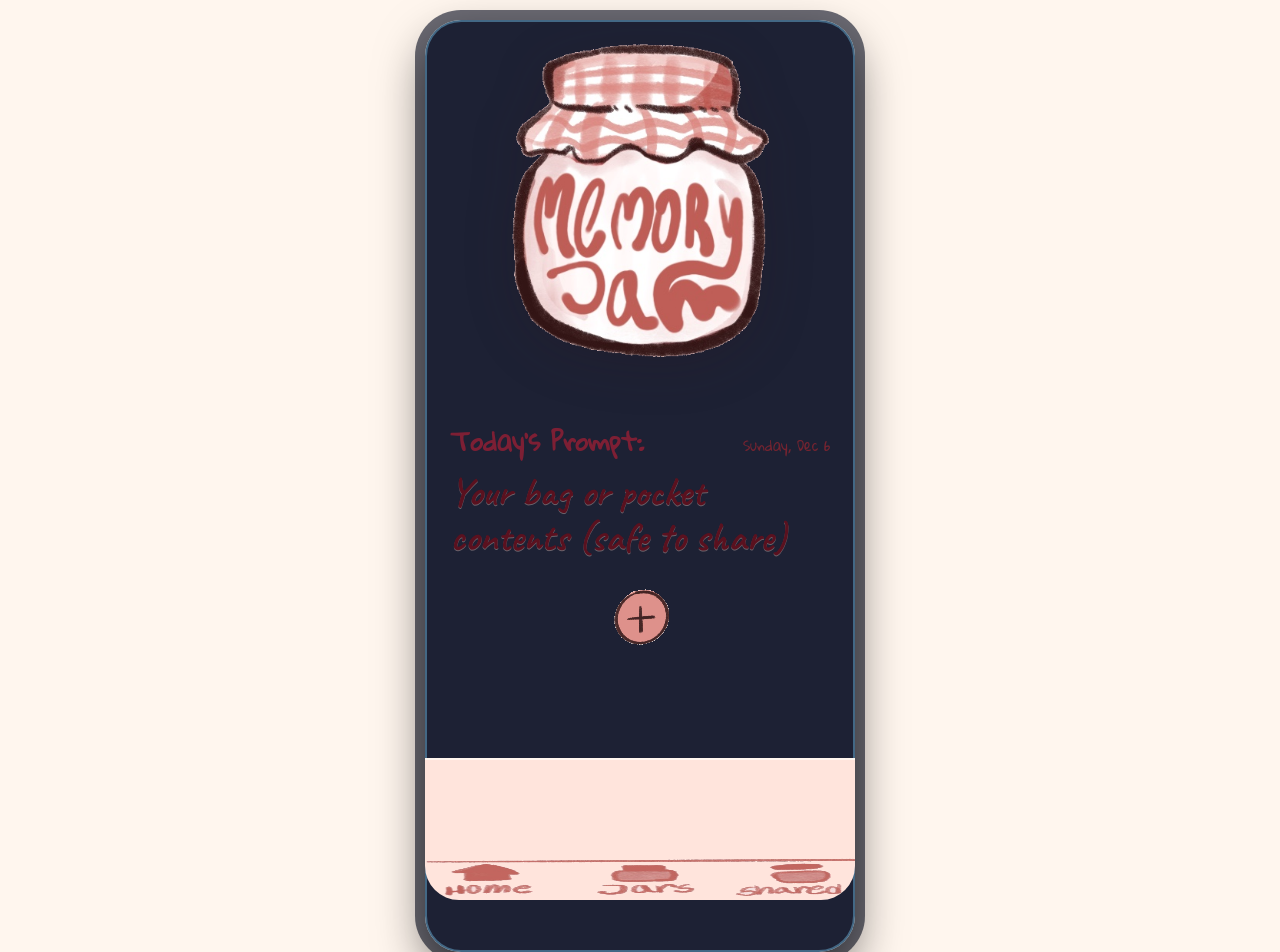
==== commit 3107baf4: "font" ====
--- a/index.html
+++ b/index.html
@@ -15,7 +15,7 @@
     <link rel="preconnect" href="https://fonts.googleapis.com" />
     <link rel="preconnect" href="https://fonts.gstatic.com" crossorigin />
     <link
-      href="https://fonts.googleapis.com/css2?family=Fredoka:wght@500;600;700&family=Nunito:wght@500;700;800&family=Patrick+Hand&display=swap"
+      href="https://fonts.googleapis.com/css2?family=Caveat:wght@500;600;700&family=Gloria+Hallelujah&family=Patrick+Hand&display=swap"
       rel="stylesheet"
     />
     <link rel="stylesheet" href="css/style.css" />
--- a/css/style.css
+++ b/css/style.css
@@ -33,11 +33,15 @@
 
 html {
   font-size: 20px;
+  height: 100%;
+  min-height: 100%;
+  background: var(--bg-deep);
 }
 
 body {
   margin: 0;
   min-height: 100dvh;
+  height: 100%;
   font-family: "VT323", monospace;
   position: relative;
   isolation: isolate;
@@ -53,6 +57,7 @@
     linear-gradient(185deg, #0f172a 0%, var(--bg-deep) 35%, #060818 100%);
   color: var(--text);
   -webkit-font-smoothing: antialiased;
+  overscroll-behavior-y: none;
 }
 
 /* Light pixel clouds + vignette + scanlines */
@@ -125,11 +130,12 @@
   width: 100%;
   max-width: none;
   margin: 0 auto;
-  min-height: 100svh;
+  min-height: 100dvh;
   display: flex;
   flex-direction: column;
   position: relative;
   z-index: 1;
+  background: var(--bg-deep);
 }
 
 .app > .app-footer {
@@ -278,6 +284,17 @@
   background: linear-gradient(180deg, transparent 0%, rgba(10, 15, 36, 0.88) 22%, #080c1c 100%);
   border-top: var(--pixel) solid var(--border);
   box-shadow: 0 -4px 24px rgba(0, 0, 0, 0.35);
+}
+
+/* Guard against thin viewport seam flashes on iOS page switches */
+.icon-nav::before {
+  content: "";
+  position: absolute;
+  left: 0;
+  right: 0;
+  top: -2px;
+  height: 2px;
+  background: var(--bg-deep);
 }
 
 .icon-nav__link {
@@ -1410,13 +1427,13 @@
 
 /* Requested layout refinements */
 body {
-  font-family: "Fredoka", "Nunito", "Segoe UI", sans-serif;
+  font-family: "Patrick Hand", "Nunito", "Segoe UI", sans-serif;
 }
 
 .logo,
 .screen-title,
 .home-prompt-big {
-  font-family: "Fredoka", "Nunito", "Segoe UI", sans-serif;
+  font-family: "Patrick Hand", "Nunito", "Segoe UI", sans-serif;
 }
 
 .jar-card__tape {
@@ -1450,24 +1467,25 @@
   align-items: center;
   width: 100%;
   flex: 1 1 auto;
-  min-height: 0;
+  min-height: calc(100svh - (5.25rem + env(safe-area-inset-top, 0px) + env(safe-area-inset-bottom, 0px)));
+  justify-content: flex-start;
 }
 
 .home-stack__art {
   width: 100%;
-  max-width: calc(var(--iphone14pm-w) + 32px);
+  max-width: calc(var(--iphone14pm-w) + 72px);
   display: flex;
   justify-content: center;
   align-items: flex-start;
   padding: 0 0.4rem;
-  margin-top: -0.1rem;
-  transform: translateY(-0.55rem);
+  margin-top: -0.2rem;
+  transform: translateY(-0.95rem);
   flex-shrink: 0;
 }
 
 .home-stack__art .jar-raster--hero {
-  width: min(92vw, 22rem);
-  max-height: min(44vh, 19.5rem);
+  width: min(116vw, 31rem);
+  max-height: min(64vh, 36rem);
   display: flex;
   align-items: flex-start;
   justify-content: center;
@@ -1476,7 +1494,7 @@
 .home-stack__art .jar-raster--hero .jar-raster__img {
   width: 100%;
   height: auto;
-  max-height: min(44vh, 19.5rem);
+  max-height: min(64vh, 36rem);
   object-fit: contain;
   object-position: center top;
   filter: drop-shadow(0 10px 24px rgba(43, 22, 23, 0.2));
@@ -1486,18 +1504,25 @@
   width: 100%;
   max-width: 22rem;
   margin: 0 auto;
-  padding: 0.1rem 0.5rem 0.5rem;
+  padding: 0.9rem 0.5rem 0.5rem;
   display: flex;
   flex-direction: column;
   align-items: stretch;
-  gap: 0.4rem;
+  gap: 0.52rem;
+}
+
+.home-prompt-row {
+  display: flex;
+  align-items: baseline;
+  justify-content: space-between;
+  gap: 0.6rem;
 }
 
 .home-prompt-title {
   margin: 0;
-  font-family: "Fredoka", "Nunito", sans-serif;
-  font-weight: 600;
-  font-size: 0.95rem;
+  font-family: "Patrick Hand", "Nunito", sans-serif;
+  font-weight: 700;
+  font-size: 1.24rem;
   line-height: 1.1;
   color: #7d1f34;
   text-align: left;
@@ -1505,7 +1530,7 @@
 
 .home-prompt-big {
   margin: 0;
-  font-size: clamp(1.05rem, 4.1vw, 1.38rem);
+  font-size: clamp(1.3rem, 6vw, 2rem);
   line-height: 1.12;
   font-weight: 700;
   color: #5a111f;
@@ -1515,9 +1540,9 @@
 
 .home-date-small {
   margin: 0;
-  font-size: 0.72rem;
+  font-size: 0.94rem;
   color: #7a2430;
-  text-align: center;
+  text-align: right;
   opacity: 0.95;
 }
 
@@ -1530,8 +1555,8 @@
 
 /* Same asset + size as jar detail “add” control */
 .home-stack__actions .jar-action-btn {
-  width: 3.95rem;
-  height: 3.95rem;
+  width: 5.25rem;
+  height: 5.25rem;
   padding: 0;
   border: none;
   background: transparent;
@@ -1597,26 +1622,30 @@
   left: 50%;
   top: 52%;
   transform: translate(-50%, -50%) rotate(-2deg);
-  width: min(66%, 12.4rem);
+  width: min(58%, 10.6rem);
+  max-width: 58%;
   text-align: center;
-  font-size: 0.9rem;
-  padding: 0.1rem 0.34rem;
+  font-size: 0.8rem;
+  padding: 0.08rem 0.3rem;
   border-radius: 1px;
   background: #efe4c4;
   color: #404040;
   border: 1px solid rgba(90, 90, 90, 0.18);
   box-shadow: 0 2px 6px rgba(0, 0, 0, 0.14);
+  white-space: nowrap;
+  overflow: hidden;
+  text-overflow: ellipsis;
 }
 
 .jar-card__owner {
   position: absolute;
   z-index: 2;
   left: 50%;
-  bottom: 2.45rem;
+  bottom: 1.75rem;
   transform: translateX(-50%);
-  width: 76%;
+  width: 68%;
   text-align: center;
-  font-size: 0.78rem;
+  font-size: 0.7rem;
   font-family: "Patrick Hand", "Fredoka", sans-serif;
   color: #fff4ee;
   font-weight: 600;
@@ -1635,12 +1664,12 @@
   }
 
   .jar-card__tape {
-    font-size: 0.84rem;
+    font-size: 0.76rem;
   }
 
   .jar-card__owner {
-    font-size: 0.72rem;
-    bottom: 2.05rem;
+    font-size: 0.66rem;
+    bottom: 1.52rem;
   }
 }
 
@@ -1666,11 +1695,11 @@
 }
 
 .jar-card__tape {
-  width: min(56%, 10.8rem);
+  width: min(54%, 10.2rem);
 }
 
 .jar-card__owner {
-  width: 74%;
+  width: 66%;
 }
 
 .jar-card__badge {
@@ -1766,7 +1795,7 @@
   }
 
   .home-date-small {
-    font-size: 0.62rem;
+    font-size: 0.86rem;
   }
   .jar-preview-wrap--screen {
     min-height: calc(100svh - 15.5rem - env(safe-area-inset-bottom, 0px));
@@ -1846,19 +1875,12 @@
   top: var(--shelf-y);
   width: calc(200% + var(--shelf-gap) - 0.16rem);
   height: var(--shelf-thickness);
-  border-radius: 0.35rem;
-  background:
-    linear-gradient(180deg, rgba(255, 235, 204, 0.32) 0%, rgba(255, 235, 204, 0) 36%),
-    repeating-linear-gradient(
-      90deg,
-      rgba(119, 76, 46, 0.14) 0 9px,
-      rgba(165, 111, 73, 0.1) 9px 18px
-    ),
-    linear-gradient(180deg, #c79667 0%, #b57e54 56%, #9b6944 100%);
-  box-shadow:
-    0 2px 7px rgba(65, 38, 25, 0.2),
-    inset 0 1px 0 rgba(255, 236, 216, 0.3),
-    inset 0 -1px 0 rgba(110, 72, 46, 0.24);
+  border-radius: 0;
+  background-image: url("../assets/shelf-art.png");
+  background-repeat: no-repeat;
+  background-position: center center;
+  background-size: 100% 100%;
+  box-shadow: none;
   z-index: 0;
   pointer-events: none;
 }
@@ -1886,42 +1908,20 @@
 }
 
 .jar-card__tape {
-  top: 54%;
+  top: 60%;
   transform: translate(-50%, -50%);
-  width: min(64%, 4.9rem);
-  padding: 0.06rem 0.16rem;
-  background: #f7e9cd;
-  border: 1px solid rgba(114, 89, 63, 0.2);
-  border-radius: 0.22rem;
-  font-size: 0.62rem;
-  clip-path: polygon(
-    0% 0%,
-    100% 0%,
-    100% 11%,
-    99.2% 17%,
-    100% 25%,
-    99% 35%,
-    100% 45%,
-    99.1% 56%,
-    100% 67%,
-    99% 78%,
-    100% 89%,
-    100% 100%,
-    0% 100%,
-    0% 89%,
-    1% 78%,
-    0% 67%,
-    0.9% 56%,
-    0% 45%,
-    1% 35%,
-    0% 25%,
-    0.8% 17%,
-    0% 11%
-  );
-  box-shadow:
-    0 2px 5px rgba(88, 64, 42, 0.12),
-    inset 0 -1px 0 rgba(111, 85, 56, 0.16),
-    inset 0 1px 0 rgba(255, 255, 255, 0.38);
+  width: min(60%, 4.8rem);
+  padding: 0;
+  background: transparent;
+  border: none;
+  border-radius: 0;
+  font-size: 0.64rem;
+  clip-path: none;
+  box-shadow: none;
+  color: #5c2d33;
+  white-space: nowrap;
+  overflow: hidden;
+  text-overflow: ellipsis;
 }
 
 .jar-card__tape::before,
@@ -1930,16 +1930,16 @@
 }
 
 .jar-card__owner {
-  width: 72%;
-  bottom: 2.62rem;
-  font-size: 0.62rem;
+  width: 66%;
+  bottom: 1.55rem;
+  font-size: 0.58rem;
   color: #fff6f0;
   text-shadow: 0 1px 2px rgba(76, 35, 38, 0.55);
 }
 
 /* Shared page only: lift owner label, make slightly smaller + darker */
 .jar-card--shared .jar-card__owner {
-  bottom: 3rem;
+  bottom: 2.05rem;
   font-size: 0.56rem;
   color: #6b2c35;
   text-shadow: 0 1px 0 rgba(255, 242, 232, 0.42);
@@ -1955,7 +1955,11 @@
   }
 
   .jar-card__owner {
-    bottom: 2.2rem;
+    bottom: 1.25rem;
+  }
+
+  .jar-card--shared .jar-card__owner {
+    bottom: 1.75rem;
   }
 }
 
@@ -2087,37 +2091,74 @@
 }
 
 .icon-nav {
-  background: #ffe4dc;
-  border-top-color: var(--border);
-  box-shadow: 0 -2px 10px rgba(43, 22, 23, 0.06);
+  background-color: #ffe4dc;
+  background-image: url("../assets/nav-bar-art.png");
+  background-repeat: no-repeat;
+  background-position: center center;
+  background-size: 100% 100%;
+  border-top: none;
+  box-shadow: none;
+  min-height: calc(7rem + env(safe-area-inset-bottom, 0px));
+  padding: 0.55rem 0.45rem calc(0.8rem + env(safe-area-inset-bottom, 0px));
 }
 
 .icon-nav__link {
-  color: var(--text-dim);
+  color: transparent;
+  background: transparent !important;
+  box-shadow: none !important;
+  border-radius: 0;
+  min-height: 5.3rem;
+  padding: 0;
 }
 
 .icon-nav__link:hover {
-  color: var(--text);
-  background: rgba(247, 215, 217, 0.45);
+  color: transparent;
+  background: transparent !important;
 }
 
 .icon-nav__link.is-active {
-  color: #8f2330;
-  background: #f7d7d9;
-  box-shadow: inset 0 0 0 1px rgba(166, 49, 59, 0.28);
+  color: transparent;
+  background: transparent !important;
+  box-shadow: none !important;
 }
 
 .icon-nav__link:active {
-  background: #f0c8cc;
-  color: #6a1c24;
-  transform: translateY(1px);
+  background: transparent !important;
+  color: transparent;
+  transform: translateY(0);
+}
+
+.icon-nav__icon,
+.icon-nav__label {
+  opacity: 0;
+  pointer-events: none;
 }
 
 .jar-card__tape {
-  background: #fff0cc;
-  color: #4a2a30;
+  background: transparent;
+  color: #5c2d33;
 }
 
 .nav-link {
   border-bottom: 1px solid rgba(217, 122, 122, 0.4);
 }
+
+/* Handwritten font pass */
+body,
+.btn,
+.icon-nav__label,
+.screen-title,
+.home-prompt-title,
+.home-prompt-big,
+.jar-card__tape,
+.jar-card__owner,
+.modal-title,
+.modal-caption,
+.toast {
+  font-family: "Gloria Hallelujah", "Caveat", "Patrick Hand", cursive;
+}
+
+.home-prompt-big,
+.screen-title {
+  font-family: "Caveat", "Gloria Hallelujah", "Patrick Hand", cursive;
+}
